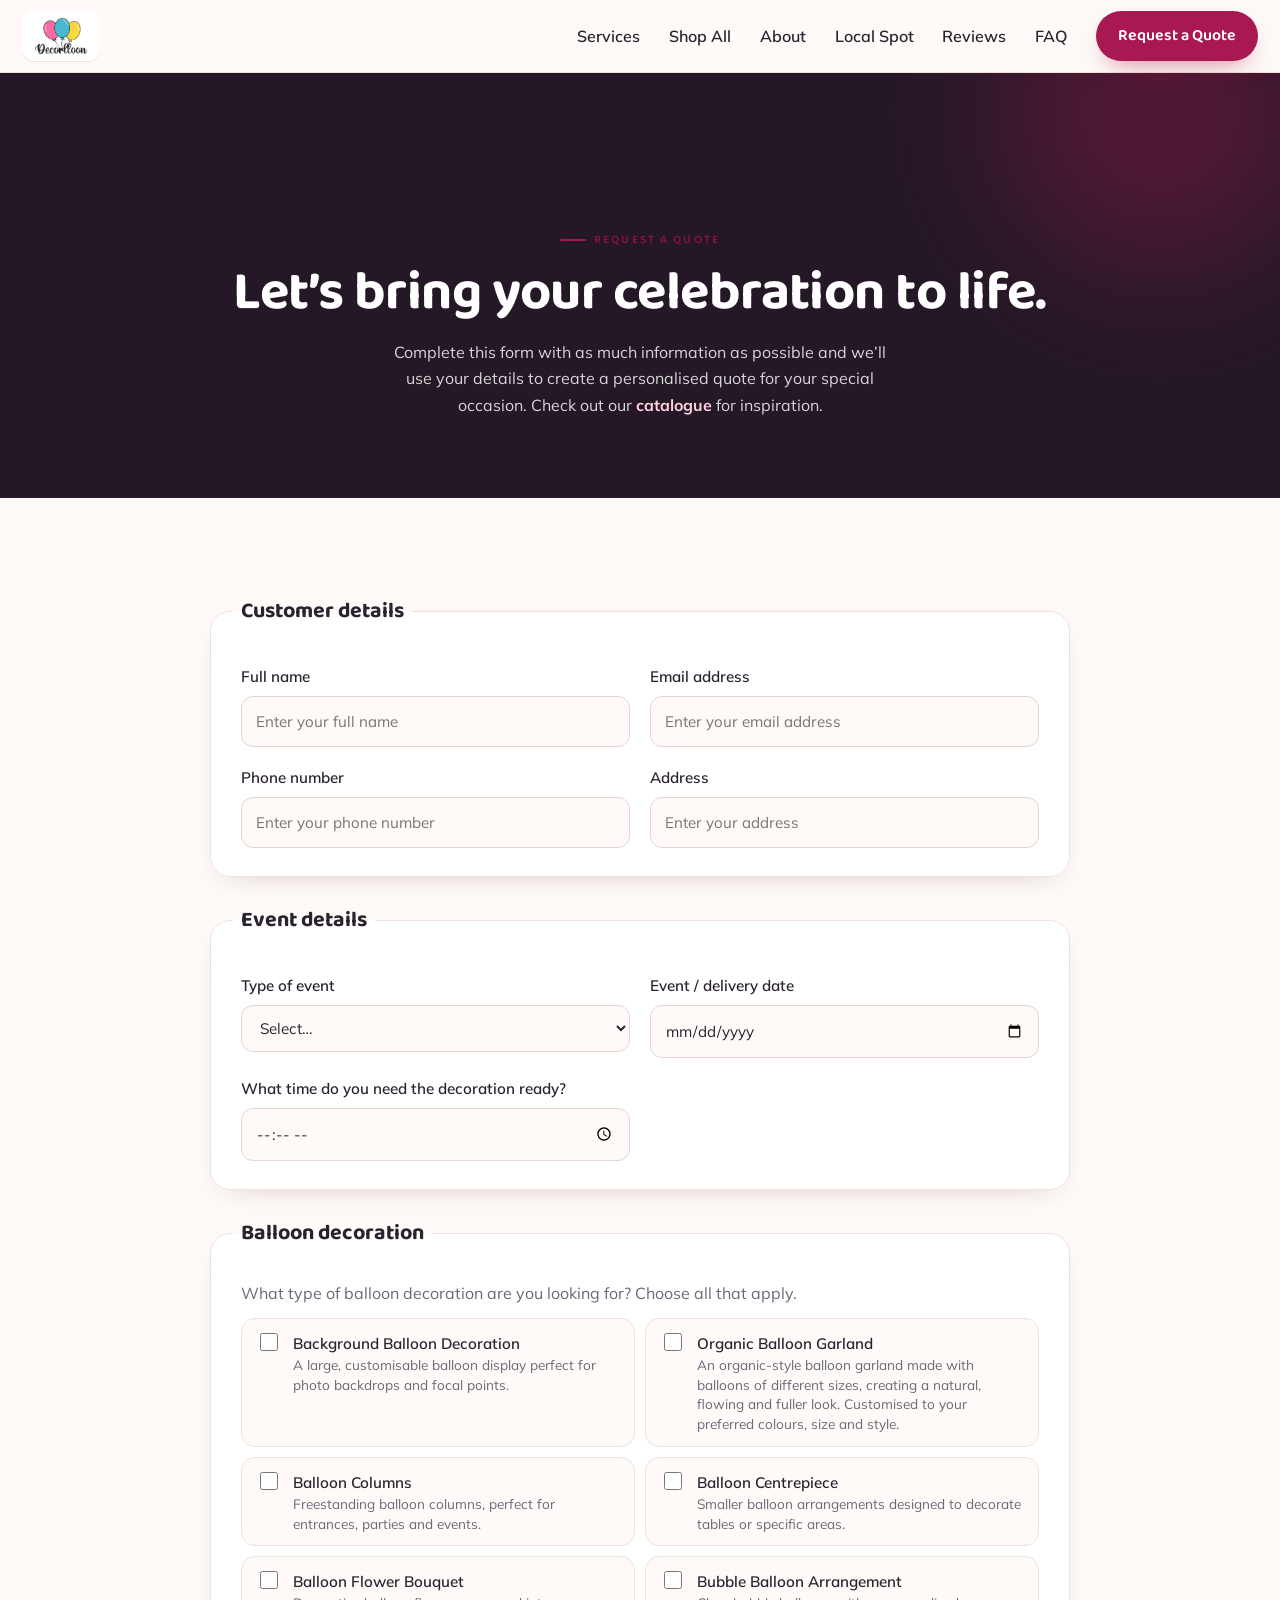
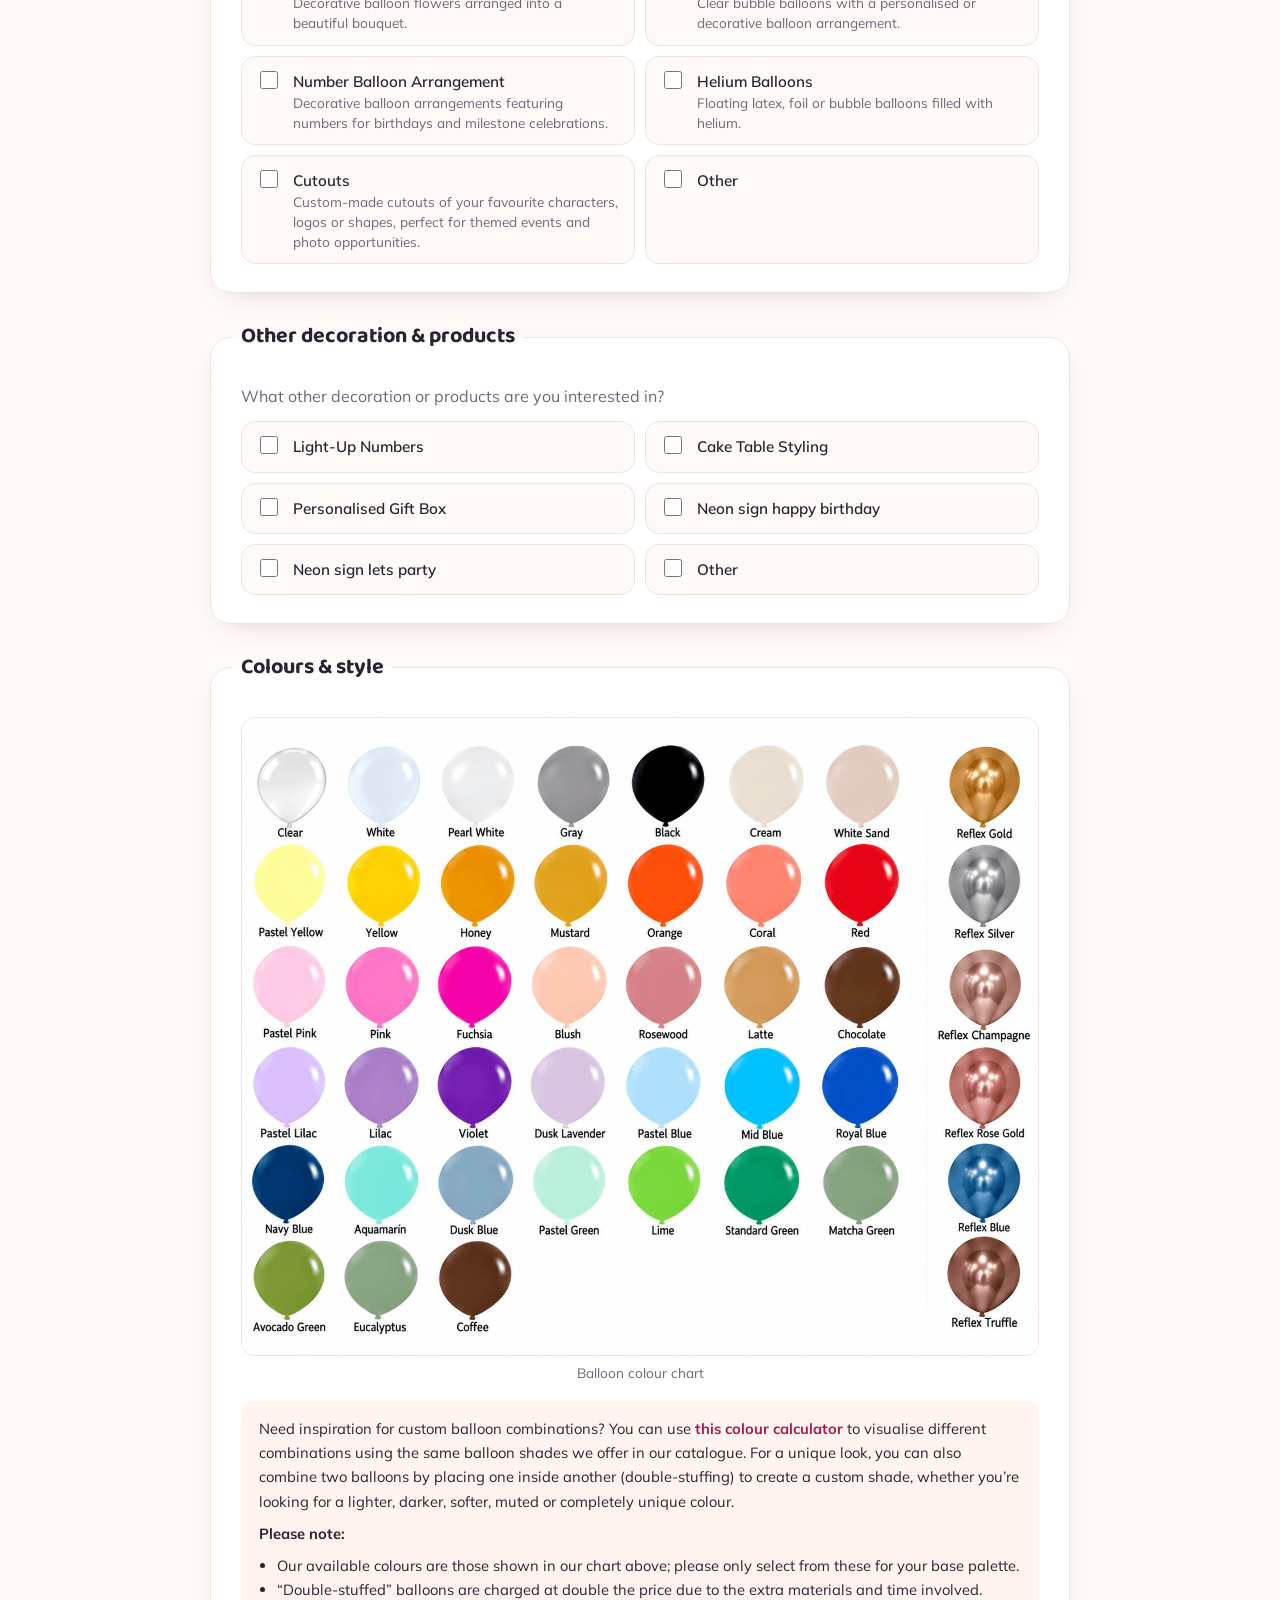
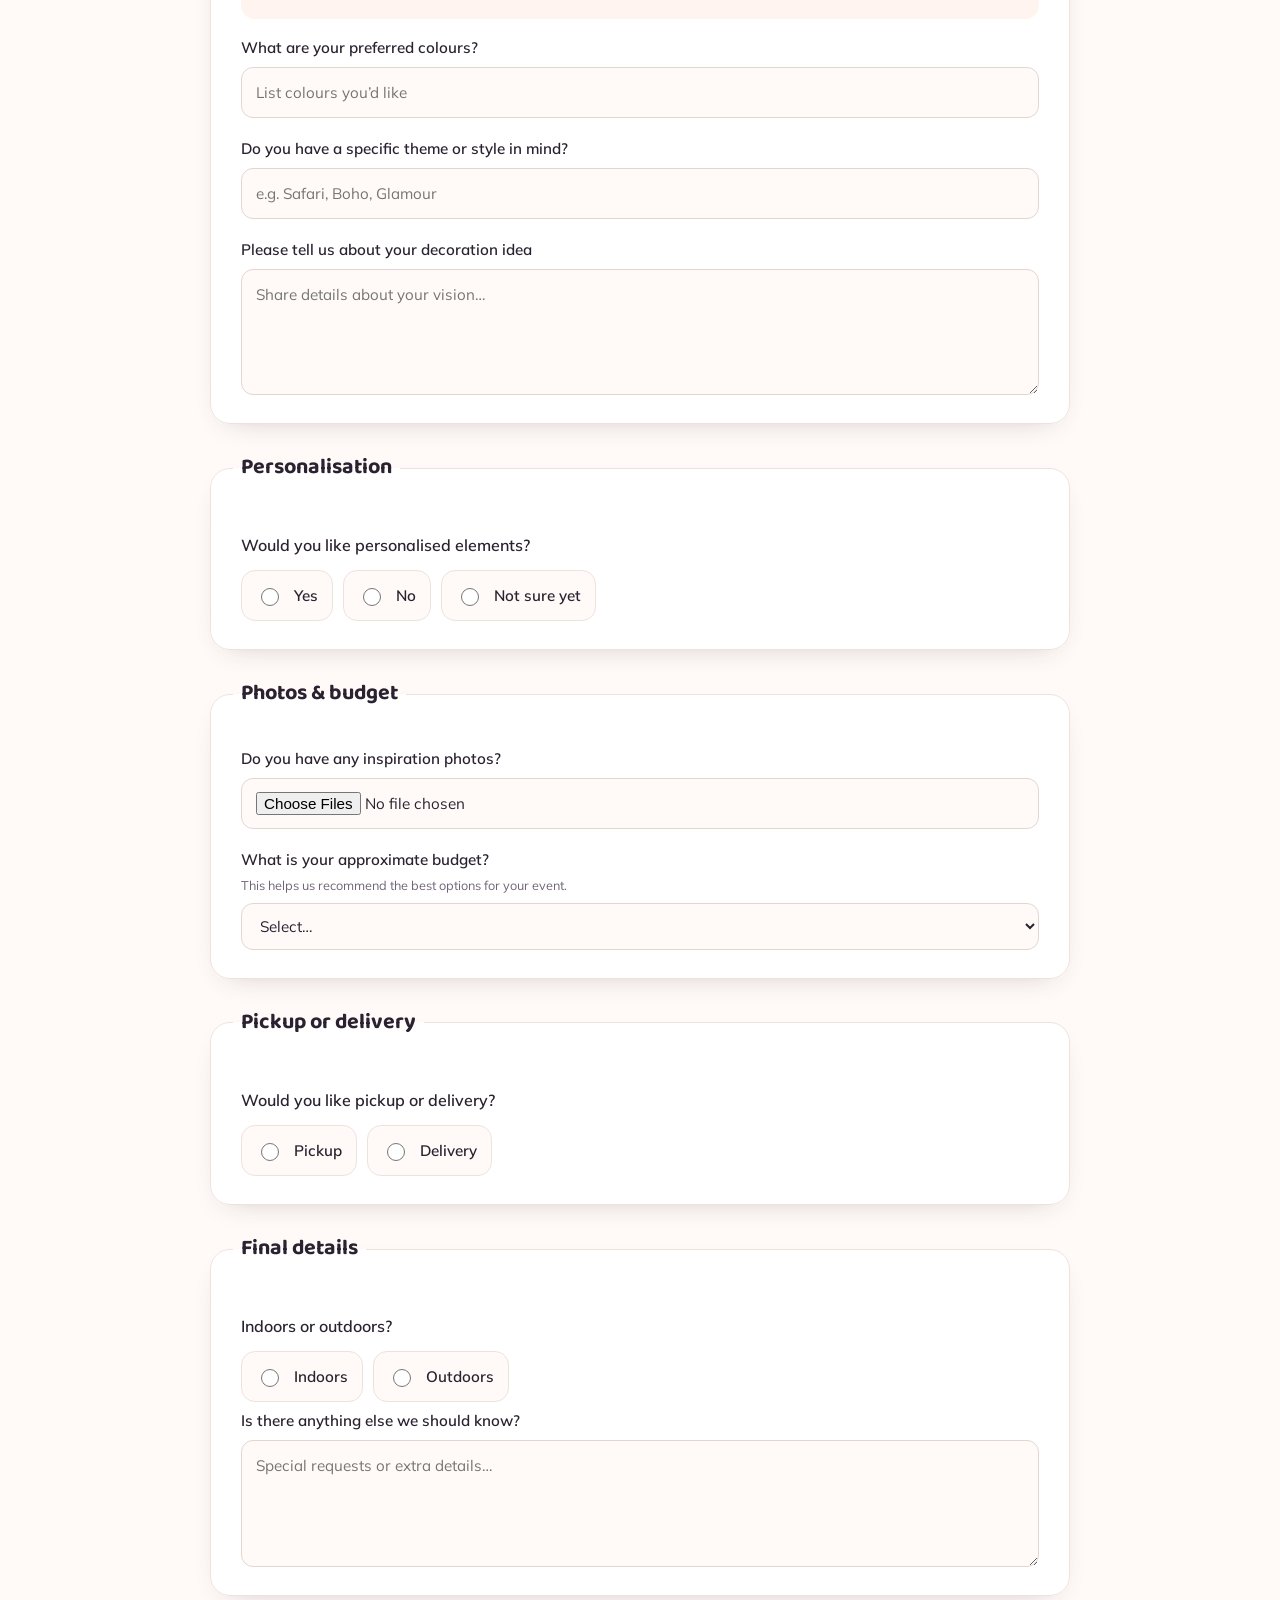
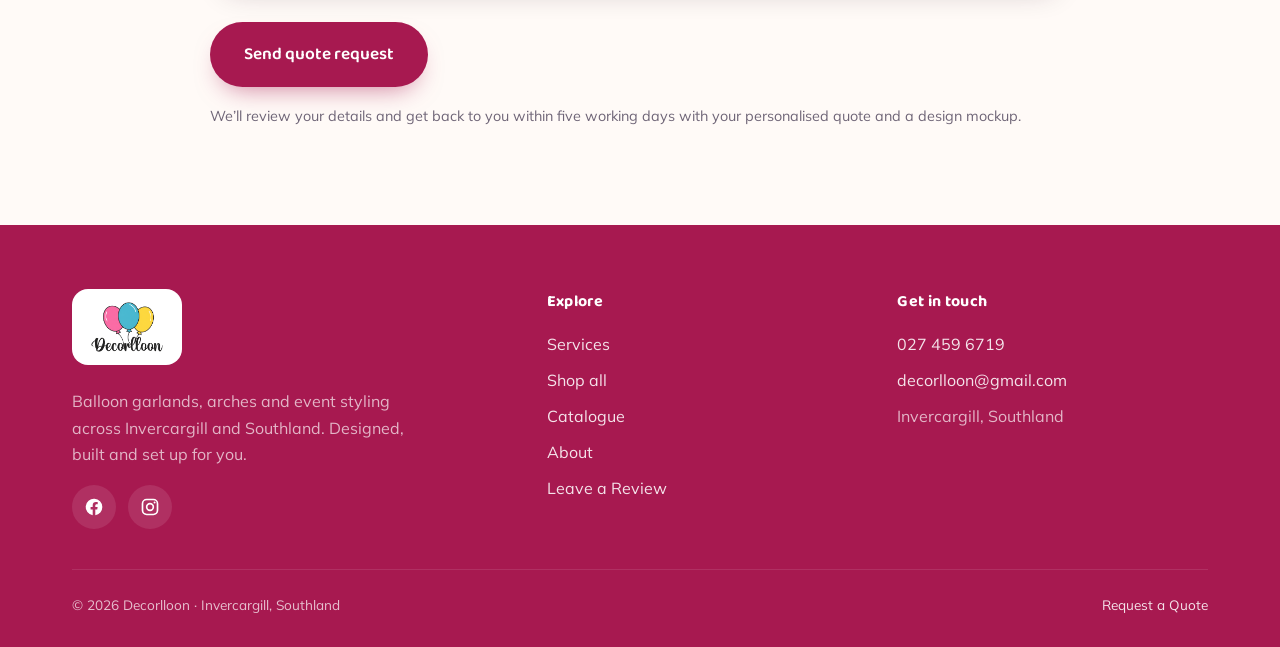
==== quote.html @ 0130dcfa "Reorganise to Yasna's mock-up, raspberry palette, built-in quote form Page order and sections follow" ====
<!DOCTYPE html>
<html lang="en-NZ">
<head>
<meta charset="UTF-8">
<meta name="viewport" content="width=device-width, initial-scale=1.0">
<title>Request a Quote | Decorlloon, Invercargill</title>
<meta name="description" content="Request a personalised balloon styling quote and design mockup from Decorlloon, Invercargill and Southland.">
<meta property="og:title" content="Decorlloon | Balloon Styling, Invercargill">
<meta property="og:description" content="Balloon garlands, arches and event styling across Invercargill and Southland. Designed, built and set up for you.">
<meta property="og:type" content="website">
<meta property="og:image" content="https://decorlloon-demo.vercel.app/images/decor-01.jpg">
<link rel="icon" href="favicon.svg" type="image/svg+xml">
<link rel="preconnect" href="https://fonts.googleapis.com">
<link rel="preconnect" href="https://fonts.gstatic.com" crossorigin>
<link href="https://fonts.googleapis.com/css2?family=Baloo+2:wght@500;600;700;800&family=Great+Vibes&family=Mulish:wght@400;500;600;700&display=swap" rel="stylesheet">
<link rel="stylesheet" href="styles.css">
</head>
<body class="quote-page">
<!-- Nav -->
<nav class="nav" id="nav">
  <a href="index.html" class="brand"><img class="brand-logo" src="images/logo.png" alt="Decorlloon" /></a>
  <div class="nav-links" id="navLinks">
    <a href="index.html#services">Services</a>
    <a href="index.html#shop">Shop All</a>
    <a href="index.html#about">About</a>
    <a href="index.html#local-spot">Local Spot</a>
    <a href="index.html#reviews">Reviews</a>
    <a href="index.html#faq">FAQ</a>
    <a href="quote.html" class="btn btn--primary nav-cta">Request a Quote</a>
  </div>
  <button class="nav-toggle" id="navToggle" aria-label="Menu"><span></span><span></span><span></span></button>
</nav>


<main>
<header class="page-hero quote-hero">
  <div class="wrap">
    <div class="eyebrow">Request a quote</div>
    <h1>Let’s bring your celebration to life.</h1>
    <p>Complete this form with as much information as possible and we’ll use your details to create a personalised quote for your special occasion. Check out our <a href="https://canva.link/decorlloon-catalogue" target="_blank" rel="noopener">catalogue</a> for inspiration.</p>
  </div>
</header>

<section class="section section--cream">
  <div class="wrap">
    <form class="qform" id="qform" action="https://formsubmit.co/decorlloon@gmail.com" method="POST" enctype="multipart/form-data" novalidate>
      <input type="hidden" name="_subject" value="New quote request from the Decorlloon website">
      <input type="hidden" name="_template" value="table">
      <input type="hidden" name="_captcha" value="false">
      <input type="hidden" name="_next" value="https://decorlloon-demo.vercel.app/thanks.html">
      <input type="text" name="_honey" class="hp" tabindex="-1" autocomplete="off" aria-hidden="true">

      <fieldset><legend>Customer details</legend>
        <div class="qgrid">
          <label>Full name<input name="Full name" autocomplete="name" placeholder="Enter your full name" required></label>
          <label>Email address<input type="email" name="email" autocomplete="email" placeholder="Enter your email address" required></label>
          <label>Phone number<input type="tel" name="Phone" autocomplete="tel" placeholder="Enter your phone number" required></label>
          <label>Address<input name="Address" autocomplete="street-address" placeholder="Enter your address" required></label>
        </div>
      </fieldset>

      <fieldset><legend>Event details</legend>
        <div class="qgrid">
          <label>Type of event<select name="Event type" id="eventType" required><option value="">Select…</option><option>Birthday</option><option>21st Birthday</option><option>Baby Shower</option><option>Christening</option><option>Wedding</option><option>Anniversary</option><option>Engagement</option><option>Corporate Event</option><option>Other</option></select></label>
          <label class="cond" data-show="eventOther">Please specify your event type<input name="Event type (other)" placeholder="e.g. Graduation, School Event…" required></label>
          <label>Event / delivery date<input type="date" name="Event date" required></label>
          <label>What time do you need the decoration ready?<input type="time" name="Ready by" required></label>
        </div>
      </fieldset>

      <fieldset><legend>Balloon decoration</legend>
        <p class="qhint">What type of balloon decoration are you looking for? Choose all that apply.</p>
        <div class="choices" id="decorChoices" data-required-group><label class="choice"><input type="checkbox" name="Decoration type[]" value="Background Balloon Decoration" data-decor="Background Balloon Decoration"><span><b>Background Balloon Decoration</b><small>A large, customisable balloon display perfect for photo backdrops and focal points.</small></span></label><label class="choice"><input type="checkbox" name="Decoration type[]" value="Organic Balloon Garland" data-decor="Organic Balloon Garland"><span><b>Organic Balloon Garland</b><small>An organic-style balloon garland made with balloons of different sizes, creating a natural, flowing and fuller look. Customised to your preferred colours, size and style.</small></span></label><label class="choice"><input type="checkbox" name="Decoration type[]" value="Balloon Columns" data-decor="Balloon Columns"><span><b>Balloon Columns</b><small>Freestanding balloon columns, perfect for entrances, parties and events.</small></span></label><label class="choice"><input type="checkbox" name="Decoration type[]" value="Balloon Centrepiece" data-decor="Balloon Centrepiece"><span><b>Balloon Centrepiece</b><small>Smaller balloon arrangements designed to decorate tables or specific areas.</small></span></label><label class="choice"><input type="checkbox" name="Decoration type[]" value="Balloon Flower Bouquet" data-decor="Balloon Flower Bouquet"><span><b>Balloon Flower Bouquet</b><small>Decorative balloon flowers arranged into a beautiful bouquet.</small></span></label><label class="choice"><input type="checkbox" name="Decoration type[]" value="Bubble Balloon Arrangement" data-decor="Bubble Balloon Arrangement"><span><b>Bubble Balloon Arrangement</b><small>Clear bubble balloons with a personalised or decorative balloon arrangement.</small></span></label><label class="choice"><input type="checkbox" name="Decoration type[]" value="Number Balloon Arrangement" data-decor="Number Balloon Arrangement"><span><b>Number Balloon Arrangement</b><small>Decorative balloon arrangements featuring numbers for birthdays and milestone celebrations.</small></span></label><label class="choice"><input type="checkbox" name="Decoration type[]" value="Helium Balloons" data-decor="Helium Balloons"><span><b>Helium Balloons</b><small>Floating latex, foil or bubble balloons filled with helium.</small></span></label><label class="choice"><input type="checkbox" name="Decoration type[]" value="Cutouts" data-decor="Cutouts"><span><b>Cutouts</b><small>Custom-made cutouts of your favourite characters, logos or shapes, perfect for themed events and photo opportunities.</small></span></label><label class="choice"><input type="checkbox" name="Decoration type[]" value="Other" data-decor="Other"><span><b>Other</b></span></label></div>
        <p class="qerr" id="decorErr" hidden>Choose at least one type of decoration.</p>
        <div class="cond" data-show="cutouts">
          <p class="qq">Do you already have an image or reference for your cutout?</p>
          <div class="choices row"><label class="choice inline"><input type="radio" name="Cutout reference" value="Yes, I have an image or reference" required><span><b>Yes, I have an image or reference</b></span></label><label class="choice inline"><input type="radio" name="Cutout reference" value="No, I need help finding one"><span><b>No, I need help finding one</b></span></label></div>
          <div class="cond qgrid" data-show="cutoutYes">
            <label class="full">Please upload the image or reference in the highest quality available.<input type="file" name="attachment" accept="image/*,.pdf" required></label>
            <label class="full">Where did you find this image or reference?<input name="Cutout reference source" placeholder="Website, social media page, link or any other source" required></label>
          </div>
          <div class="cond qgrid" data-show="cutoutNo">
            <label class="full">What type of cutout are you looking for?<input name="Cutout type" placeholder="e.g. animal, cartoon character, person…" required></label>
            <label class="full">Please describe what you are looking for<textarea name="Cutout description" rows="3" placeholder="Describe the design, pose or style…" required></textarea></label>
          </div>
        </div>
        <div class="cond qgrid" data-show="decorOther">
          <label class="full">Please describe your decoration idea<input name="Decoration idea (other)" placeholder="Please describe your decoration idea" required></label>
          <label class="full">Add a photo or reference (optional)<input type="file" name="attachment" accept="image/*,.pdf"></label>
        </div>
      </fieldset>

      <fieldset><legend>Other decoration &amp; products</legend>
        <p class="qhint">What other decoration or products are you interested in?</p>
        <div class="choices"><label class="choice"><input type="checkbox" name="Other products[]" value="Light-Up Numbers" data-other="Light-Up Numbers"><span><b>Light-Up Numbers</b></span></label><label class="choice"><input type="checkbox" name="Other products[]" value="Cake Table Styling" data-other="Cake Table Styling"><span><b>Cake Table Styling</b></span></label><label class="choice"><input type="checkbox" name="Other products[]" value="Personalised Gift Box" data-other="Personalised Gift Box"><span><b>Personalised Gift Box</b></span></label><label class="choice"><input type="checkbox" name="Other products[]" value="Neon sign happy birthday" data-other="Neon sign happy birthday"><span><b>Neon sign happy birthday</b></span></label><label class="choice"><input type="checkbox" name="Other products[]" value="Neon sign lets party" data-other="Neon sign lets party"><span><b>Neon sign lets party</b></span></label><label class="choice"><input type="checkbox" name="Other products[]" value="Other" data-other="Other"><span><b>Other</b></span></label></div>
        <div class="cond qgrid" data-show="productsOther"><label class="full">Please describe your request<input name="Other products (describe)" placeholder="Type here…" required></label></div>
      </fieldset>

      <fieldset><legend>Colours &amp; style</legend>
        <figure class="chart"><a href="images/colour-chart.jpg" target="_blank" rel="noopener"><img src="images/colour-chart.jpg" alt="Decorlloon balloon colour chart" loading="lazy"></a><figcaption>Balloon colour chart</figcaption></figure>
        <div class="qnote">
          <p>Need inspiration for custom balloon combinations? You can use <a href="https://www.sempertexeurope.com/en_GB/inspiration#calculator" target="_blank" rel="noopener">this colour calculator</a> to visualise different combinations using the same balloon shades we offer in our catalogue. For a unique look, you can also combine two balloons by placing one inside another (double-stuffing) to create a custom shade, whether you’re looking for a lighter, darker, softer, muted or completely unique colour.</p>
          <p><b>Please note:</b></p>
          <ul><li>Our available colours are those shown in our chart above; please only select from these for your base palette.</li><li>“Double-stuffed” balloons are charged at double the price due to the extra materials and time involved.</li></ul>
        </div>
        <div class="qgrid">
          <label class="full">What are your preferred colours?<input name="Preferred colours" placeholder="List colours you’d like" required></label>
          <label class="full">Do you have a specific theme or style in mind?<input name="Theme or style" placeholder="e.g. Safari, Boho, Glamour"></label>
          <label class="full">Please tell us about your decoration idea<textarea name="Decoration idea" id="ideaField" rows="4" placeholder="Share details about your vision…"></textarea></label>
        </div>
      </fieldset>

      <fieldset><legend>Personalisation</legend>
        <p class="qq">Would you like personalised elements?</p>
        <div class="choices row"><label class="choice inline"><input type="radio" name="Personalised elements" value="Yes" required><span><b>Yes</b></span></label><label class="choice inline"><input type="radio" name="Personalised elements" value="No"><span><b>No</b></span></label><label class="choice inline"><input type="radio" name="Personalised elements" value="Not sure yet"><span><b>Not sure yet</b></span></label></div>
        <div class="cond qgrid" data-show="personalYes"><label class="full">Please provide the name, age or wording you would like included<input name="Personalised wording" placeholder="Enter text here" required></label></div>
      </fieldset>

      <fieldset><legend>Photos &amp; budget</legend>
        <div class="qgrid">
          <label class="full">Do you have any inspiration photos?<input type="file" name="attachment" accept="image/*" multiple></label>
          <label class="full">What is your approximate budget?<small>This helps us recommend the best options for your event.</small><select name="Budget" required><option value="">Select…</option><option>Under $100</option><option>$100–$200</option><option>$200–$400</option><option>$400+</option><option>Not sure yet</option></select></label>
        </div>
      </fieldset>

      <fieldset><legend>Pickup or delivery</legend>
        <p class="qq">Would you like pickup or delivery?</p>
        <div class="choices row"><label class="choice inline"><input type="radio" name="Pickup or delivery" value="Pickup" required><span><b>Pickup</b></span></label><label class="choice inline"><input type="radio" name="Pickup or delivery" value="Delivery"><span><b>Delivery</b></span></label></div>
        <div class="cond qgrid" data-show="delivery">
          <label class="full">Delivery address<input name="Delivery address" placeholder="Enter delivery address" required></label>
          <label>Where will the decoration be set up?<select name="Setup location"><option value="">Select…</option><option>Private home</option><option>Event venue</option><option>Business / corporate venue</option><option>Other</option></select></label>
          <label>Earliest arrival time?<input type="time" name="Earliest arrival time" required></label>
        </div>
      </fieldset>

      <fieldset><legend>Final details</legend>
        <p class="qq">Indoors or outdoors?</p>
        <div class="choices row"><label class="choice inline"><input type="radio" name="Indoors or outdoors" value="Indoors" required><span><b>Indoors</b></span></label><label class="choice inline"><input type="radio" name="Indoors or outdoors" value="Outdoors"><span><b>Outdoors</b></span></label></div>
        <div class="qgrid"><label class="full">Is there anything else we should know?<textarea name="Anything else" rows="4" placeholder="Special requests or extra details…"></textarea></label></div>
      </fieldset>

      <p class="qerr" id="formErr" hidden>Please fill in the highlighted questions.</p>
      <p class="qerr" id="sizeErr" hidden>Your photos add up to more than 10 MB. Please send smaller images.</p>
      <button class="btn btn--primary btn--lg" type="submit" id="qsubmit">Send quote request</button>
      <p class="qsmall">We’ll review your details and get back to you within five working days with your personalised quote and a design mockup.</p>
    </form>
  </div>
</section>
</main>

<!-- Footer -->
<footer class="footer">
  <div class="wrap">
    <div class="footer-top">
      <div>
        <div class="footer-logo-chip"><img src="images/logo.png" alt="Decorlloon, creating art with balloons" /></div>
        <p style="color:rgba(255,255,255,.68);max-width:34ch">Balloon garlands, arches and event styling across Invercargill and Southland. Designed, built and set up for you.</p>
        <div class="socials footer-socials">
          <a class="social-ic" href="https://www.facebook.com/Decorlloon/" target="_blank" rel="noopener" aria-label="Decorlloon on Facebook">
            <svg viewBox="0 0 24 24" fill="currentColor" aria-hidden="true"><path d="M22 12a10 10 0 1 0-11.56 9.88v-6.99H7.9V12h2.54V9.8c0-2.5 1.49-3.89 3.77-3.89 1.09 0 2.24.2 2.24.2v2.46h-1.26c-1.24 0-1.63.77-1.63 1.56V12h2.78l-.44 2.89h-2.34v6.99A10 10 0 0 0 22 12Z"/></svg>
          </a>
          <a class="social-ic" href="https://www.instagram.com/decorlloon/" target="_blank" rel="noopener" aria-label="Decorlloon on Instagram">
            <svg viewBox="0 0 24 24" fill="none" stroke="currentColor" stroke-width="2" stroke-linecap="round" stroke-linejoin="round" aria-hidden="true"><rect x="3" y="3" width="18" height="18" rx="5"/><circle cx="12" cy="12" r="4"/><circle cx="17.5" cy="6.5" r="1.2" fill="currentColor" stroke="none"/></svg>
          </a>
        </div>
      </div>
      <div>
        <h5>Explore</h5>
        <ul>
          <li><a href="index.html#services">Services</a></li>
          <li><a href="index.html#shop">Shop all</a></li>
          <li><a href="index.html#catalogue">Catalogue</a></li>
          <li><a href="index.html#about">About</a></li>
          <li><a href="https://www.google.com/search?q=Decorlloon+Invercargill" target="_blank" rel="noopener">Leave a Review</a></li>
        </ul>
      </div>
      <div>
        <h5>Get in touch</h5>
        <ul>
          <li><a href="tel:+64274596719">027 459 6719</a></li>
          <li><a href="mailto:decorlloon@gmail.com">decorlloon@gmail.com</a></li>
          <li><span style="color:rgba(255,255,255,.68)">Invercargill, Southland</span></li>
        </ul>
      </div>
    </div>
    <div class="footer-bottom">
      <span>© <span id="yr"></span> Decorlloon · Invercargill, Southland</span>
      <span><a href="quote.html">Request a Quote</a></span>
    </div>
  </div>
</footer>


<script>
  // Nav
  const nav=document.getElementById('nav');nav.classList.add('scrolled');
  const toggle=document.getElementById('navToggle'),links=document.getElementById('navLinks');
  toggle.addEventListener('click',()=>links.classList.toggle('open'));
  document.getElementById('yr').textContent=new Date().getFullYear();
  document.getElementById('intro')?.remove();

  // A product picked in Shop all arrives as ?product=
  const product=new URLSearchParams(location.search).get('product');
  if(product){const f=document.getElementById('ideaField');f.value='I’m interested in: '+product+'\n';}

  // Show follow-up questions only when they apply. Hidden fields are disabled,
  // so they are neither required nor sent.
  const form=document.getElementById('qform');
  const val=n=>(form.querySelector(`[name="${n}"]:checked`)||{}).value;
  const has=(attr,v)=>!!form.querySelector(`[data-${attr}="${v}"]:checked`);
  const rules={
    eventOther:()=>document.getElementById('eventType').value==='Other',
    cutouts:()=>has('decor','Cutouts'),
    cutoutYes:()=>has('decor','Cutouts')&&val('Cutout reference')==='Yes, I have an image or reference',
    cutoutNo:()=>has('decor','Cutouts')&&val('Cutout reference')==='No, I need help finding one',
    decorOther:()=>has('decor','Other'),
    productsOther:()=>has('other','Other'),
    personalYes:()=>val('Personalised elements')==='Yes',
    delivery:()=>val('Pickup or delivery')==='Delivery',
  };
  function sync(){
    form.querySelectorAll('.cond').forEach(el=>{
      const on=rules[el.dataset.show]();el.hidden=!on;
      el.querySelectorAll(':scope > input, :scope > select, :scope > textarea, :scope > label input, :scope > label select, :scope > label textarea, :scope > .choices input').forEach(i=>i.disabled=!on);
    });
    // nested groups: a hidden parent disables everything inside it
    form.querySelectorAll('.cond[hidden] input, .cond[hidden] select, .cond[hidden] textarea').forEach(i=>i.disabled=true);
  }
  form.addEventListener('change',sync);sync();

  form.addEventListener('submit',e=>{
    sync();
    let ok=form.checkValidity();
    const decorOk=!!form.querySelector('[data-decor]:checked');
    document.getElementById('decorErr').hidden=decorOk; if(!decorOk) ok=false;
    let bytes=0; form.querySelectorAll('input[type=file]:not(:disabled)').forEach(i=>[...i.files].forEach(f=>bytes+=f.size));
    const sizeOk=bytes<=10*1024*1024; document.getElementById('sizeErr').hidden=sizeOk; if(!sizeOk) ok=false;
    form.classList.add('tried');
    document.getElementById('formErr').hidden=ok;
    if(!ok){e.preventDefault();const bad=form.querySelector(':invalid')||document.getElementById(decorOk?'sizeErr':'decorErr');bad?.scrollIntoView({behavior:'smooth',block:'center'});bad?.focus?.({preventScroll:true});return;}
    const b=document.getElementById('qsubmit');b.disabled=true;b.textContent='Sending…';
  });
</script>
</body>
</html>
---- styles.css ----
/* ============================================================
   Decorlloon — Balloon styling, Invercargill
   Archetype: Fresh · Fonts: Baloo 2 + Mulish
   ============================================================ */

:root{
  --plum:#241826;          /* dark anchor */
  --plum-2:#2f2033;
  --ink:#2a2230;           /* body text on light */
  --muted:#6f6577;         /* secondary text */
  --bone:#fff4ef;          /* warm band */
  --cream:#fffaf7;         /* lightest band */
  --white:#ffffff;
  --line:#efe2dc;          /* hairlines */
  --accent:#a71950;        /* deep raspberry, from Yasna's mock-up (1 Oct 2026) */
  --accent-deep:#87123f;
  --accent-soft:#f6dde6;
  --gold:#ffb84d;          /* small confetti pop (decorative only) */
  --radius:20px;
  --radius-sm:14px;
  --shadow:0 18px 44px -22px rgba(48,20,40,.38);
  --shadow-soft:0 10px 30px -18px rgba(48,20,40,.30);
  --maxw:1180px;
  --ease:cubic-bezier(.22,.61,.36,1);
}

*{box-sizing:border-box}
html{scroll-behavior:smooth}
body{
  margin:0;
  font-family:"Mulish",system-ui,-apple-system,Segoe UI,Roboto,sans-serif;
  color:var(--ink);
  background:var(--cream);
  line-height:1.65;
  -webkit-font-smoothing:antialiased;
  overflow-x:hidden;
}
img{max-width:100%;display:block;image-orientation:from-image}
a{color:inherit;text-decoration:none}

h1,h2,h3,h4,.display{
  font-family:"Baloo 2",system-ui,sans-serif;
  font-weight:700;
  line-height:1.08;
  letter-spacing:-.01em;
  color:var(--plum);
  margin:0;
}
p{margin:0 0 1rem}

.wrap{max-width:var(--maxw);margin:0 auto;padding:0 22px}
.eyebrow{
  font-family:"Baloo 2",sans-serif;
  font-weight:600;
  text-transform:uppercase;
  letter-spacing:.18em;
  font-size:.74rem;
  color:var(--accent-deep);
  display:inline-flex;align-items:center;gap:.5rem;
  margin-bottom:.9rem;
}
.eyebrow::before{content:"";width:26px;height:2px;background:var(--accent);border-radius:2px}

.section{padding:96px 0}
.section--bone{background:var(--bone)}
.section--cream{background:var(--cream)}
.section--white{background:var(--white)}
.section-head{max-width:640px;margin-bottom:52px}
.section-head h2{font-size:clamp(2rem,4vw,2.9rem)}
.section-head p{color:var(--muted);font-size:1.06rem;margin-top:.6rem}

/* ---------- Buttons ---------- */
.btn{
  display:inline-flex;align-items:center;justify-content:center;gap:.55rem;
  font-family:"Baloo 2",sans-serif;font-weight:600;
  padding:.92rem 1.6rem;border-radius:999px;
  font-size:1rem;cursor:pointer;border:2px solid transparent;
  transition:transform .25s var(--ease),box-shadow .25s var(--ease),background .25s var(--ease),color .25s var(--ease);
  white-space:nowrap;
}
.btn--primary{background:var(--accent);color:#fff;box-shadow:0 12px 26px -12px rgba(167,25,80,.6)}
.btn--primary:hover{background:var(--accent-deep);transform:translateY(-3px);box-shadow:0 18px 34px -12px rgba(167,25,80,.65)}
.btn--ghost{background:rgba(255,255,255,.12);color:#fff;border-color:rgba(255,255,255,.55);backdrop-filter:blur(4px)}
.btn--ghost:hover{background:#fff;color:var(--plum);transform:translateY(-3px)}
.btn--dark{background:var(--plum);color:#fff}
.btn--dark:hover{background:var(--plum-2);transform:translateY(-3px)}
.btn--outline{background:transparent;color:var(--plum);border-color:var(--line)}
.btn--outline:hover{border-color:var(--accent);color:var(--accent-deep);transform:translateY(-3px)}
.btn--lg{padding:1.05rem 2rem;font-size:1.08rem}

/* ---------- Nav ---------- */
.nav{
  position:fixed;top:0;left:0;right:0;z-index:50;
  display:flex;align-items:center;justify-content:space-between;
  padding:16px 22px;transition:background .3s var(--ease),box-shadow .3s var(--ease),padding .3s var(--ease);
}
.nav.scrolled{background:rgba(255,250,247,.92);backdrop-filter:blur(12px);box-shadow:0 1px 0 var(--line);padding:11px 22px}
.brand{display:flex;align-items:center;gap:.6rem;font-family:"Baloo 2",sans-serif;font-weight:700;font-size:1.35rem;color:#fff;transition:color .3s}
.nav.scrolled .brand{color:var(--plum)}
.brand .dot{width:14px;height:18px;border-radius:50% 50% 50% 50%/60% 60% 40% 40%;background:var(--accent);position:relative;display:inline-block;box-shadow:0 0 0 3px rgba(167,25,80,.18)}
.brand .dot::after{content:"";position:absolute;bottom:-6px;left:50%;width:1px;height:6px;background:var(--accent);transform:translateX(-50%)}
.nav-links{display:flex;align-items:center;gap:1.8rem}
.nav-links a{font-weight:600;font-size:.95rem;color:rgba(255,255,255,.9);transition:color .25s}
.nav.scrolled .nav-links a{color:var(--ink)}
.nav-links a:hover{color:var(--accent)}
.nav-cta{font-family:"Baloo 2",sans-serif}
.nav-links .btn{padding:.6rem 1.25rem}
.nav-toggle{display:none;background:none;border:0;cursor:pointer;flex-direction:column;gap:5px}
.nav-toggle span{width:26px;height:2px;background:#fff;border-radius:2px;transition:.3s}
.nav.scrolled .nav-toggle span{background:var(--plum)}

@media(max-width:860px){
  .nav-links{
    position:fixed;inset:0 0 0 auto;width:min(78vw,320px);
    background:var(--white);flex-direction:column;justify-content:center;gap:1.6rem;
    transform:translateX(100%);transition:transform .38s var(--ease);box-shadow:var(--shadow);padding:2rem;
  }
  .nav-links.open{transform:translateX(0)}
  .nav-links a,.nav.scrolled .nav-links a{color:var(--ink);font-size:1.15rem}
  .nav-toggle{display:flex}
}

/* ---------- Hero ---------- */
.hero{position:relative;min-height:100svh;display:flex;align-items:center;background:var(--plum);overflow:hidden}
.hero-slides{position:absolute;inset:0}
.hero-slide{position:absolute;inset:0;opacity:0;transition:opacity 1.4s ease;background-size:cover;background-position:center;filter:saturate(1.06) contrast(1.02)}
.hero-slide.active{opacity:1}
.hero::after{content:"";position:absolute;inset:0;background:linear-gradient(115deg,rgba(36,24,38,.82) 0%,rgba(36,24,38,.55) 48%,rgba(36,24,38,.35) 100%)}
.hero-inner{position:relative;z-index:3;padding:120px 22px 70px}
.hero h1{color:#fff;font-size:clamp(2.5rem,6.2vw,4.4rem);max-width:15ch}
.hero .eyebrow{color:#ffd0dd}
.hero .eyebrow::before{background:#ff89a9}
.hero-sub{color:rgba(255,255,255,.9);font-size:1.16rem;max-width:52ch;margin:1.3rem 0 2rem}
.hero-cta{display:flex;gap:.9rem;flex-wrap:wrap}
.hero-scroll{position:absolute;bottom:26px;left:50%;transform:translateX(-50%);z-index:3;color:rgba(255,255,255,.7);font-size:.8rem;letter-spacing:.16em;text-transform:uppercase;display:flex;flex-direction:column;align-items:center;gap:.5rem}
.hero-scroll .line{width:1px;height:34px;background:rgba(255,255,255,.5);animation:scrollpulse 1.8s var(--ease) infinite}
@keyframes scrollpulse{0%,100%{transform:scaleY(.4);opacity:.4}50%{transform:scaleY(1);opacity:1}}

/* ---------- Trust strip ---------- */
.trust{background:var(--plum-2);padding:0}
.trust-grid{display:grid;grid-template-columns:repeat(3,1fr)}
.trust-item{display:flex;gap:1rem;align-items:flex-start;padding:34px 30px;border-right:1px solid rgba(255,255,255,.08)}
.trust-item:last-child{border-right:0}
.trust-item .ic{flex:0 0 auto;width:46px;height:46px;border-radius:14px;background:rgba(167,25,80,.16);display:grid;place-items:center;color:#ff89a9}
.trust-item h4{color:#fff;font-size:1.08rem;margin-bottom:.15rem}
.trust-item p{color:rgba(255,255,255,.68);font-size:.92rem;margin:0}
@media(max-width:760px){.trust-grid{grid-template-columns:1fr}.trust-item{border-right:0;border-bottom:1px solid rgba(255,255,255,.08)}}

/* ---------- Services ---------- */
.cards{display:grid;grid-template-columns:repeat(3,1fr);gap:24px}
.card{
  background:var(--white);border:1px solid var(--line);border-radius:var(--radius);
  padding:32px 28px;transition:transform .3s var(--ease),box-shadow .3s var(--ease),border-color .3s;
  position:relative;overflow:hidden;
}
.card::before{content:"";position:absolute;left:0;top:0;height:100%;width:4px;background:var(--accent);transform:scaleY(0);transform-origin:top;transition:transform .3s var(--ease)}
.card:hover{transform:translateY(-6px);box-shadow:var(--shadow);border-color:transparent}
.card:hover::before{transform:scaleY(1)}
.card .ic{width:54px;height:54px;border-radius:16px;background:var(--accent-soft);color:var(--accent-deep);display:grid;place-items:center;margin-bottom:18px}
.card h3{font-size:1.28rem;margin-bottom:.5rem}
.card p{color:var(--muted);font-size:.97rem;margin:0}
@media(max-width:900px){.cards{grid-template-columns:1fr 1fr}}
@media(max-width:600px){.cards{grid-template-columns:1fr}}

/* ---------- About ---------- */
.about{display:grid;grid-template-columns:1fr 1fr;gap:56px;align-items:center}
.about-media{position:relative}
.about-media img{width:100%;aspect-ratio:4/3;object-fit:cover;border-radius:var(--radius);box-shadow:var(--shadow);filter:saturate(1.05)}
.about-tag{position:absolute;left:-14px;bottom:-14px;background:var(--accent);color:#fff;font-family:"Baloo 2",sans-serif;font-weight:600;padding:.7rem 1.15rem;border-radius:14px;box-shadow:var(--shadow-soft);font-size:.95rem}
.checklist{list-style:none;padding:0;margin:1.4rem 0 1.8rem;display:grid;gap:.85rem}
.checklist li{display:flex;gap:.75rem;align-items:flex-start;font-weight:600;color:var(--ink)}
.checklist .tick{flex:0 0 auto;width:26px;height:26px;border-radius:50%;background:var(--accent-soft);color:var(--accent-deep);display:grid;place-items:center;font-size:.8rem}
@media(max-width:860px){.about{grid-template-columns:1fr;gap:40px}.about-media{order:-1}}

/* ---------- Crew ---------- */
.badge{display:inline-block;background:var(--accent-soft);color:var(--accent-deep);font-family:"Baloo 2",sans-serif;font-weight:600;font-size:.78rem;letter-spacing:.04em;padding:.35rem .85rem;border-radius:999px;margin-bottom:1rem}
.crew{display:grid;grid-template-columns:repeat(3,1fr);gap:24px}
.crew-card{background:var(--white);border:1px solid var(--line);border-radius:var(--radius);padding:34px 26px;text-align:center;transition:transform .3s var(--ease),box-shadow .3s var(--ease)}
.crew-card:hover{transform:translateY(-6px);box-shadow:var(--shadow)}
.avatar{width:80px;height:80px;border-radius:50%;margin:0 auto 16px;display:grid;place-items:center;background:var(--plum);color:#fff;font-family:"Baloo 2",sans-serif;font-weight:700;font-size:1.5rem;box-shadow:0 0 0 4px var(--cream),0 0 0 6px var(--accent)}
.crew-card h3{font-size:1.18rem}
.crew-card .role-sub{color:var(--accent-deep);font-weight:700;font-size:.86rem;letter-spacing:.03em;margin:.1rem 0 .7rem;font-family:"Baloo 2",sans-serif}
.crew-card p{color:var(--muted);font-size:.93rem;margin:0}
@media(max-width:800px){.crew{grid-template-columns:1fr}}

/* ---------- Gallery (masonry, natural aspect) ---------- */
.gallery{column-count:3;column-gap:18px}
.gallery img{width:100%;height:auto;display:block;border-radius:var(--radius-sm);margin-bottom:18px;break-inside:avoid;filter:saturate(1.05) contrast(1.02);transition:transform .35s var(--ease)}
.gallery img:hover{transform:scale(1.02)}
@media(max-width:820px){.gallery{column-count:2}}
@media(max-width:520px){.gallery{column-count:1}}

/* ---------- Reviews ---------- */
.reviews{display:grid;grid-template-columns:repeat(3,1fr);gap:24px}
.review-card{background:var(--white);border:1px solid var(--line);border-radius:var(--radius);padding:30px 28px;display:flex;flex-direction:column;gap:.9rem}
.stars{color:var(--gold);letter-spacing:2px;font-size:1.05rem}
.review-card p{font-style:italic;color:var(--ink);margin:0;font-size:1rem}
.review-who{display:flex;align-items:center;gap:.7rem;margin-top:auto}
.review-who .ra{width:40px;height:40px;border-radius:50%;background:var(--accent-soft);color:var(--accent-deep);display:grid;place-items:center;font-family:"Baloo 2",sans-serif;font-weight:700}
.review-who b{display:block;font-family:"Baloo 2",sans-serif;color:var(--plum)}
.review-who span{font-size:.85rem;color:var(--muted)}
@media(max-width:900px){.reviews{grid-template-columns:1fr}}

/* ---------- Review funnel banner ---------- */
.funnel{background:var(--plum);color:#fff;text-align:center;position:relative;overflow:hidden}
.funnel::before,.funnel::after{content:"";position:absolute;border-radius:50%;filter:blur(50px);opacity:.4}
.funnel::before{width:280px;height:280px;background:var(--accent);left:-60px;top:-90px}
.funnel::after{width:260px;height:260px;background:var(--gold);right:-60px;bottom:-100px;opacity:.28}
.funnel .wrap{position:relative;z-index:2}
.funnel h2{color:#fff;font-size:clamp(1.8rem,4vw,2.6rem);max-width:20ch;margin:0 auto}
.funnel .big-stars{font-size:2rem;color:var(--gold);letter-spacing:4px;margin:1rem 0 1.4rem}
.funnel p{color:rgba(255,255,255,.82);max-width:46ch;margin:0 auto 1.8rem}

/* ---------- Contact ---------- */
.contact-grid{display:grid;grid-template-columns:1.05fr .95fr;gap:48px;align-items:center}
.contact-media img{width:100%;aspect-ratio:4/3;object-fit:cover;border-radius:var(--radius);box-shadow:var(--shadow);filter:saturate(1.06)}
.contact-info h2{font-size:clamp(2rem,4vw,2.8rem)}
.contact-list{list-style:none;padding:0;margin:1.6rem 0 2rem;display:grid;gap:1.1rem}
.contact-list li{display:flex;gap:1rem;align-items:center}
.contact-list .ic{flex:0 0 auto;width:48px;height:48px;border-radius:14px;background:var(--accent-soft);color:var(--accent-deep);display:grid;place-items:center}
.contact-list b{font-family:"Baloo 2",sans-serif;color:var(--plum);display:block;font-size:1.05rem}
.contact-list span,.contact-list a{color:var(--muted);font-size:.96rem}
.contact-list a:hover{color:var(--accent-deep)}
.contact-buttons{display:flex;gap:.9rem;flex-wrap:wrap}
@media(max-width:860px){.contact-grid{grid-template-columns:1fr;gap:36px}.contact-media{order:-1}}

/* ---------- Footer ---------- */
.footer{background:var(--accent);color:rgba(255,255,255,.72);padding:64px 0 30px}
.footer-top{display:grid;grid-template-columns:1.4fr 1fr 1fr;gap:40px;padding-bottom:40px;border-bottom:1px solid rgba(255,255,255,.1)}
.footer .brand{color:#fff;margin-bottom:1rem}
.footer h5{font-family:"Baloo 2",sans-serif;color:#fff;font-size:1rem;margin:0 0 1rem;letter-spacing:.02em}
.footer ul{list-style:none;padding:0;margin:0;display:grid;gap:.6rem}
.footer a:hover{color:var(--accent)}
.footer-bottom{display:flex;justify-content:space-between;align-items:center;gap:1rem;flex-wrap:wrap;padding-top:24px;font-size:.85rem}
.footer-bottom a{color:rgba(255,255,255,.72)}
.footer-bottom a:hover{color:#fff}
@media(max-width:760px){.footer-top{grid-template-columns:1fr;gap:28px}}

/* ---------- Intro overlay ---------- */
.intro{position:fixed;inset:0;z-index:200;background:var(--plum);display:grid;place-items:center;transition:opacity .7s ease,visibility .7s ease}
.intro.done{opacity:0;visibility:hidden}
.intro-mark{display:flex;flex-direction:column;align-items:center;gap:1rem}
.intro-balloon{width:52px;height:66px;border-radius:50% 50% 50% 50%/60% 60% 42% 42%;background:var(--accent);position:relative;animation:floaty 2.2s ease-in-out infinite}
.intro-balloon::after{content:"";position:absolute;bottom:-16px;left:50%;width:1px;height:16px;background:rgba(255,255,255,.5);transform:translateX(-50%)}
.intro-mark span{font-family:"Baloo 2",sans-serif;color:#fff;font-size:1.4rem;font-weight:700;letter-spacing:.02em;opacity:0;animation:fadeUp .8s ease .35s forwards}
@keyframes floaty{0%,100%{transform:translateY(0)}50%{transform:translateY(-12px)}}
@keyframes fadeUp{from{opacity:0;transform:translateY(10px)}to{opacity:1;transform:translateY(0)}}

/* ---------- Scroll reveal ---------- */
.reveal{opacity:0;transform:translateY(26px);transition:opacity .7s var(--ease),transform .7s var(--ease)}
.reveal.in{opacity:1;transform:none}
.reveal.d1{transition-delay:.08s}.reveal.d2{transition-delay:.16s}.reveal.d3{transition-delay:.24s}

/* ---------- Sub-page hero ---------- */
.page-hero{background:var(--plum);color:#fff;padding:150px 0 80px;position:relative;overflow:hidden;text-align:center}
.page-hero::before{content:"";position:absolute;width:320px;height:320px;border-radius:50%;background:var(--accent);filter:blur(70px);opacity:.35;top:-120px;right:-40px}
.page-hero .wrap{position:relative;z-index:2}
.page-hero h1{color:#fff;font-size:clamp(2.2rem,5vw,3.4rem)}
.page-hero p{color:rgba(255,255,255,.82);max-width:52ch;margin:1rem auto 0}
.prose{max-width:760px;margin:0 auto}
.prose h2{font-size:1.5rem;margin:2.2rem 0 .7rem}
.prose p{color:var(--muted)}
.prose a{color:var(--accent-deep);font-weight:600}

@media(prefers-reduced-motion:reduce){
  *{animation:none!important;transition:none!important;scroll-behavior:auto!important}
  .reveal{opacity:1;transform:none}
  .hero-slide{opacity:0}.hero-slide.active{opacity:1}
}

/* ---------- Logo (transparent PNG on white chips) ---------- */
.brand-logo{height:38px;width:auto;display:block}
.nav .brand{background:#fff;padding:6px 12px;border-radius:12px;box-shadow:var(--shadow-soft)}
.nav.scrolled .brand{box-shadow:0 1px 0 var(--line)}
.intro-logo-chip{background:#fff;padding:26px 34px;border-radius:24px;box-shadow:0 20px 50px -18px rgba(0,0,0,.5);animation:floaty 3s ease-in-out infinite}
.intro-logo-chip img{width:min(300px,64vw);height:auto;display:block}
.footer-logo-chip{display:inline-block;background:#fff;padding:12px 18px;border-radius:16px;margin-bottom:1rem}
.footer-logo-chip img{height:52px;width:auto;display:block}

/* ---------- Gallery lightbox ---------- */
.lightbox{position:fixed;inset:0;z-index:300;display:none;align-items:center;justify-content:center;padding:24px;background:rgba(28,12,24,.92);backdrop-filter:blur(6px)}
.lightbox.open{display:flex}
.lightbox-img{max-width:min(1000px,94vw);max-height:88vh;border-radius:var(--radius);box-shadow:0 30px 80px -20px rgba(0,0,0,.8)}
.lightbox-close{position:absolute;top:16px;right:22px;background:none;border:0;color:#fff;font-size:2.6rem;line-height:1;cursor:pointer;opacity:.85;transition:opacity .15s}
.lightbox-close:hover{opacity:1}

/* ---------- Pricing section ---------- */
.pricing-card{max-width:640px;margin:0 auto;text-align:center;background:var(--white);
  border:1px solid var(--line);border-radius:var(--radius);padding:clamp(34px,5vw,54px);box-shadow:var(--shadow-soft)}
.pricing-card h2{font-size:clamp(1.8rem,4vw,2.6rem);margin:.4rem 0 .7rem}
.pricing-card p{color:var(--muted);max-width:46ch;margin:0 auto 26px}
.pricing-card .btn{gap:.5rem}

/* ---------- Social icons ---------- */
.socials{display:flex;align-items:center;gap:12px;margin-top:22px;flex-wrap:wrap}
.socials-label{font-weight:700;font-size:.9rem;color:var(--plum);margin-right:2px}
.social-ic{width:44px;height:44px;border-radius:50%;display:grid;place-items:center;
  background:var(--accent-soft);color:var(--accent-deep);transition:transform .2s ease,background .2s ease,color .2s ease}
.social-ic:hover{background:var(--accent);color:#fff;transform:translateY(-2px)}
.social-ic svg{width:20px;height:20px}
.footer-socials{margin-top:18px}
.footer .footer-socials .social-ic{background:rgba(255,255,255,.1);color:#fff}
.footer .footer-socials .social-ic:hover{background:var(--accent);color:#fff}

/* ---------- Pricing preview (Canva embed) ---------- */
.pricing-head{text-align:center;max-width:620px;margin:0 auto 34px}
.pricing-head h2{font-size:clamp(1.9rem,4vw,2.7rem);margin:.4rem 0 .7rem}
.pricing-head p{color:var(--muted)}
.canva-preview{position:relative;width:100%;max-width:760px;margin:0 auto;height:0;padding-bottom:118%;
  border-radius:var(--radius);overflow:hidden;box-shadow:var(--shadow);border:1px solid var(--line);background:var(--bone)}
.canva-preview iframe{position:absolute;inset:0;width:100%;height:100%;border:0}
.pricing-cta{text-align:center;margin-top:28px}
@media(max-width:560px){.canva-preview{padding-bottom:135%}}

/* ---------- Hero social icons (light on dark hero) ---------- */
.hero-social{margin-top:28px}
.hero-social .socials-label{color:rgba(255,255,255,.88)}
.hero-social .social-ic{background:rgba(255,255,255,.15);color:#fff;backdrop-filter:blur(4px)}
.hero-social .social-ic:hover{background:var(--accent);color:#fff}
/* Shop and quote flow */
.brand-logo{border-radius:50%;object-fit:contain;background:#fff;padding:6px}
.brand-logo{border-radius:0;background:transparent;padding:0;object-fit:contain}
.nav-links>a{font-size:1rem}
.quick-actions{display:flex;flex-wrap:wrap;gap:10px;margin-top:24px}
.quick-action{display:inline-flex;align-items:center;gap:12px;padding:11px 16px;border:1px solid rgba(255,255,255,.35);border-radius:999px;color:#fff;text-transform:uppercase;letter-spacing:.08em;font-size:.72rem;font-weight:800;background:rgba(30,18,27,.28)}
.quick-action:hover{background:var(--pink);border-color:var(--pink);color:#21151b}
.shop-filters{display:flex;flex-wrap:wrap;gap:9px;margin:30px 0 34px}
.shop-filter{border:1px solid var(--line);background:transparent;color:var(--ink);border-radius:999px;padding:10px 15px;font:inherit;font-size:.82rem;cursor:pointer;transition:.2s}
.shop-filter:hover,.shop-filter.active{background:var(--ink);border-color:var(--ink);color:#fff}
.product-grid{display:grid;grid-template-columns:repeat(4,minmax(0,1fr));gap:20px}
.product-card{min-width:0}.product-card.is-hidden{display:none}.product-image{display:block;width:100%;padding:0;border:0;background:transparent;cursor:pointer;overflow:hidden;border-radius:18px}.product-image img{width:100%;aspect-ratio:1/1;object-fit:cover;display:block;transition:transform .35s}.product-image:hover img{transform:scale(1.04)}
.product-meta{display:grid;gap:5px;padding:14px 4px}.product-meta span{font-size:.73rem;letter-spacing:.12em;text-transform:uppercase;color:var(--muted)}.product-meta strong{font-size:1.05rem}.product-meta b{color:var(--accent);font-size:.9rem}
.faq-wrap{max-width:900px}.faq-list{border-top:1px solid var(--line)}.faq-list details{border-bottom:1px solid var(--line);padding:18px 0}.faq-list summary{font-size:1.15rem;font-weight:800;cursor:pointer}.faq-list p{color:var(--muted);max-width:65ch;margin:12px 0 0}
.quote-form{margin-top:56px;padding:34px;border-radius:22px;background:var(--ink);color:#fff;display:grid;grid-template-columns:.8fr 1.2fr;gap:32px}.quote-form h3{font-size:2rem;margin:8px 0}.quote-form p{color:rgba(255,255,255,.72)}.quote-fields{display:grid;grid-template-columns:1fr 1fr;gap:14px}.quote-fields label{display:grid;gap:6px;font-size:.8rem;text-transform:uppercase;letter-spacing:.08em;color:rgba(255,255,255,.7)}.quote-fields input,.quote-fields textarea{width:100%;border:1px solid rgba(255,255,255,.25);background:rgba(255,255,255,.08);border-radius:10px;padding:12px;color:#fff;font:inherit;text-transform:none;letter-spacing:0}.quote-fields .full{grid-column:1/-1}.quote-form>.btn{justify-self:start}
.product-modal{position:fixed;inset:0;display:grid;place-items:center;background:rgba(24,15,20,.72);padding:20px;z-index:50;opacity:0;pointer-events:none;transition:.25s}.product-modal.open{opacity:1;pointer-events:auto}.product-modal-card{position:relative;display:grid;grid-template-columns:minmax(0,1fr) minmax(260px,.8fr);max-width:820px;width:100%;background:var(--cream);border-radius:22px;overflow:hidden;box-shadow:0 25px 90px rgba(0,0,0,.3)}.product-modal-card>img{width:100%;height:100%;min-height:340px;object-fit:cover}.product-modal-copy{padding:34px;display:flex;flex-direction:column;align-items:flex-start;justify-content:center;gap:14px}.product-modal-copy h2{margin:0}.product-modal-copy strong{font-size:1.2rem;color:var(--accent)}.modal-close{position:absolute;right:14px;top:10px;border:0;background:#fff;border-radius:50%;width:36px;height:36px;font-size:1.5rem;line-height:1;cursor:pointer;z-index:1}
@media(max-width:900px){.product-grid{grid-template-columns:repeat(2,minmax(0,1fr))}.quote-form{grid-template-columns:1fr}.product-modal-card{grid-template-columns:1fr}.product-modal-card>img{max-height:300px}.nav-links>a{font-size:.9rem}}
@media(max-width:560px){.product-grid{grid-template-columns:1fr}.quote-fields{grid-template-columns:1fr}.quote-fields .full{grid-column:auto}.quick-actions{gap:7px}.quick-action{font-size:.64rem;padding:9px 12px}}
#crew{display:none}
.tally-embed{margin-top:38px;padding:32px;border:1px solid var(--line);border-radius:22px;background:#fff}.tally-embed p{color:var(--muted)}.tally-embed iframe{width:100%;min-height:720px;border:0;border-radius:14px;background:#fff}
.local-spot-grid{display:grid;grid-template-columns:.72fr 1.28fr;gap:28px;align-items:stretch}.local-spot-copy{padding:30px;border-radius:22px;background:#fff;display:flex;flex-direction:column;align-items:flex-start;justify-content:center}.piece-logo{width:100%;max-width:300px;aspect-ratio:16/9;object-fit:cover;border-radius:14px;margin-bottom:20px}.local-spot-copy h3{font-size:1.7rem;margin:0 0 8px}.local-spot-copy p{color:var(--muted);margin:0 0 22px}.local-map{display:block;border-radius:22px;overflow:hidden;min-height:100%;background:#fff}.local-map img{display:block;width:100%;height:100%;min-height:420px;object-fit:cover;transition:transform .35s}.local-map:hover img{transform:scale(1.025)}.local-photo-grid{display:grid;grid-template-columns:1fr 1fr;gap:20px;margin-top:20px}.local-photo-grid img{display:block;width:100%;height:320px;object-fit:cover;border-radius:20px}
@media(max-width:900px){.local-spot-grid{grid-template-columns:1fr}.local-map img{min-height:340px}}
@media(max-width:560px){.local-photo-grid{grid-template-columns:1fr}.local-photo-grid img{height:250px}}


/* ---------- Mock-up layout (Yasna, 1 Oct 2026) ---------- */
.section-head.center{text-align:center;margin-left:auto;margin-right:auto}
.section-head.center .eyebrow,.center-eyebrow{justify-content:center}
.occasions{display:grid;grid-template-columns:repeat(4,minmax(0,1fr));gap:26px}
.occasion{text-align:center}
.occasion img{width:100%;aspect-ratio:3/4;object-fit:cover;border-radius:var(--radius);box-shadow:var(--shadow-soft);display:block;margin-bottom:18px}
.occasion h3{font-size:1.12rem;margin:0 0 6px}
.occasion p{color:var(--muted);font-size:.95rem;margin:0 auto;max-width:28ch}
.complete{margin-top:84px;text-align:center}
.complete h3{font-size:clamp(1.7rem,3vw,2.2rem);margin:6px 0 6px}
.complete>p{color:var(--muted);margin:0 0 38px}
.complete-grid{display:grid;grid-template-columns:repeat(3,minmax(0,1fr));gap:30px;max-width:920px;margin:0 auto}
.complete-grid h4{font-size:1.12rem;margin:14px 0 6px}
.complete-grid p{color:var(--muted);font-size:.95rem;margin:0 auto;max-width:30ch}
.pill-ic{display:inline-grid;place-items:center;width:64px;height:64px;border-radius:50%;background:var(--accent-soft);color:var(--accent)}
.script-line{font-family:"Great Vibes",cursive;font-size:clamp(2rem,4.5vw,3.1rem);color:var(--ink);margin:72px 0 0;line-height:1.2}
.script-line span{color:var(--accent);font-family:inherit}
.hero-cta .btn--primary{border:1px solid rgba(255,255,255,.18)}
.local-photo-grid{grid-template-columns:1fr 1fr 1fr}
.local-products{margin:0;position:relative}
.local-products img{height:320px}
.local-products figcaption{position:absolute;left:14px;right:14px;bottom:14px;background:rgba(167,25,80,.86);color:#fff;font-size:.82rem;letter-spacing:.04em;text-align:center;padding:8px 12px;border-radius:999px}
.contact-info>p{color:var(--muted)}
.follow-wrap{padding-top:10px}
.follow{background:var(--accent);color:#fff;border-radius:28px;padding:30px 36px;display:grid;grid-template-columns:auto 1fr;align-items:center;gap:14px 30px}
.follow-label{font-size:.9rem;opacity:.85}
.follow-handle{font-family:"Baloo 2",sans-serif;font-weight:800;font-size:1.8rem;line-height:1}
.follow-links{display:flex;gap:12px;flex-wrap:wrap}
.follow-links a{display:inline-flex;align-items:center;gap:8px;background:rgba(255,255,255,.18);color:#fff;text-decoration:none;padding:9px 16px;border-radius:999px;font-weight:600;transition:background .2s var(--ease)}
.follow-links a:hover{background:rgba(255,255,255,.3)}
.follow-links svg{width:18px;height:18px}
.follow>p{grid-column:1/-1;margin:0;opacity:.92}
.footer-bottom{border-top-color:rgba(255,255,255,.22)}
.footer h5{color:#fff}
.footer a{color:rgba(255,255,255,.88)}
@media(max-width:980px){.occasions{grid-template-columns:repeat(2,minmax(0,1fr))}.local-photo-grid{grid-template-columns:1fr 1fr}}
@media(max-width:640px){.occasions{grid-template-columns:1fr 1fr;gap:18px}.complete-grid{grid-template-columns:1fr;gap:26px}.local-photo-grid{grid-template-columns:1fr}.local-products img{height:250px}.follow{grid-template-columns:1fr;padding:26px 22px}.complete{margin-top:60px}}

/* ---------- Quote form (replaces the Tally embed) ---------- */
.quote-page .nav{position:sticky}
.quote-hero{padding-top:150px}
.quote-hero p a{color:#ffd0dd;font-weight:700}
.quote-hero.thanks{min-height:72vh}
.quote-hero.thanks p{max-width:62ch}
.qform{max-width:860px;margin:0 auto;display:grid;gap:26px}
.qform fieldset{border:1px solid var(--line);background:#fff;border-radius:var(--radius);padding:28px 30px;margin:0;box-shadow:var(--shadow-soft)}
.qform legend{font-family:"Baloo 2",sans-serif;font-weight:700;font-size:1.35rem;color:var(--ink);padding:0 8px;margin-left:-8px}
.qgrid{display:grid;grid-template-columns:1fr 1fr;gap:18px 20px;margin-top:6px}
.qgrid .full,.qgrid.full{grid-column:1/-1}
.qform label{display:flex;flex-direction:column;gap:7px;font-weight:600;font-size:.95rem;color:var(--ink)}
.qform label small{font-weight:400;color:var(--muted);margin-top:-4px}
.qform input:not([type=checkbox]):not([type=radio]),.qform select,.qform textarea{font:inherit;font-weight:400;padding:12px 14px;border:1px solid #e3d6d0;border-radius:12px;background:var(--cream);color:var(--ink);width:100%}
.qform input[type=file]{padding:10px;background:#fff}
.qform input:focus,.qform select:focus,.qform textarea:focus{outline:2px solid var(--accent);outline-offset:1px;border-color:var(--accent)}
.qform.tried :invalid{border-color:#c62828;background:#fff6f6}
.qhint,.qq{margin:0 0 12px;color:var(--muted)}
.qq{color:var(--ink);font-weight:600;margin-top:18px}
.choices{display:grid;grid-template-columns:1fr 1fr;gap:10px}
.choices.row{display:flex;flex-wrap:wrap}
.choice{flex-direction:row!important;align-items:flex-start;gap:12px!important;padding:12px 14px;border:1px solid var(--line);border-radius:14px;cursor:pointer;background:var(--cream);transition:border-color .2s var(--ease),background .2s var(--ease)}
.choice.inline{align-items:center}
.choice:hover{border-color:var(--accent)}
.choice input{accent-color:var(--accent);width:18px;height:18px;margin-top:2px;flex:none}
.choice span{display:flex;flex-direction:column;gap:3px}
.choice b{font-weight:600}
.choice small{font-weight:400;color:var(--muted);font-size:.85rem;line-height:1.45}
.choice:has(input:checked){border-color:var(--accent);background:var(--accent-soft)}
.cond{margin-top:16px}
.cond[hidden]{display:none!important}
.chart{margin:4px 0 16px}
.chart img{width:100%;border-radius:14px;border:1px solid var(--line);display:block}
.chart figcaption{font-size:.85rem;color:var(--muted);margin-top:6px;text-align:center}
.qnote{background:var(--bone);border-radius:14px;padding:16px 18px;margin-bottom:16px;font-size:.92rem;color:var(--ink)}
.qnote p{margin:0 0 8px}.qnote ul{margin:0;padding-left:18px}.qnote a{color:var(--accent);font-weight:700}
.qerr{color:#c62828;font-weight:600;margin:6px 0 0}
.qsmall{color:var(--muted);font-size:.9rem;margin:-8px 0 0}
.hp{position:absolute!important;left:-9999px!important;width:1px;height:1px;opacity:0}
#qsubmit{justify-self:start}
@media(max-width:700px){.qgrid,.choices{grid-template-columns:1fr}.qform fieldset{padding:22px 18px}.quote-hero{padding-top:120px}}

.nav-links a.btn--primary,.nav.scrolled .nav-links a.btn--primary{color:#fff}
.complete>.script-line{margin:72px 0 0}
@media(max-width:640px){.complete>.script-line{margin-top:48px}}
@media(max-width:640px){.hero-scroll{display:none}}
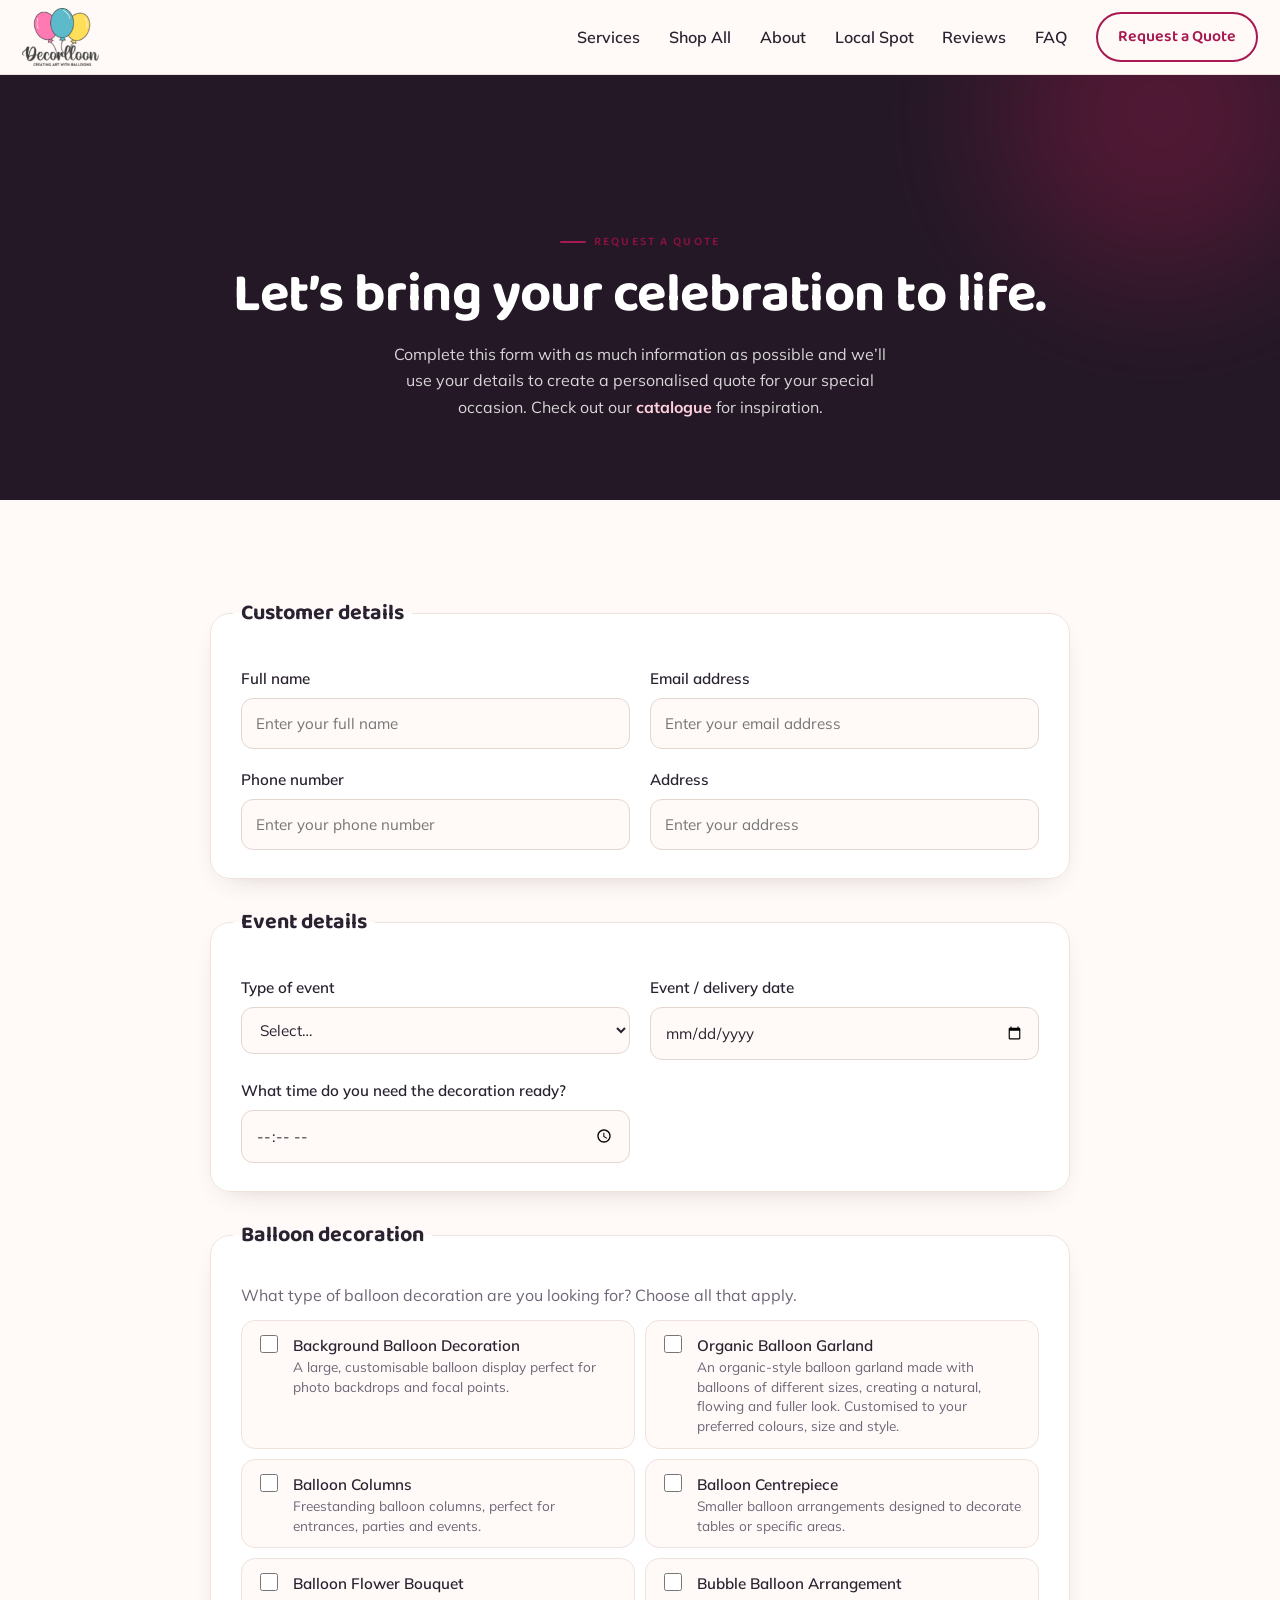
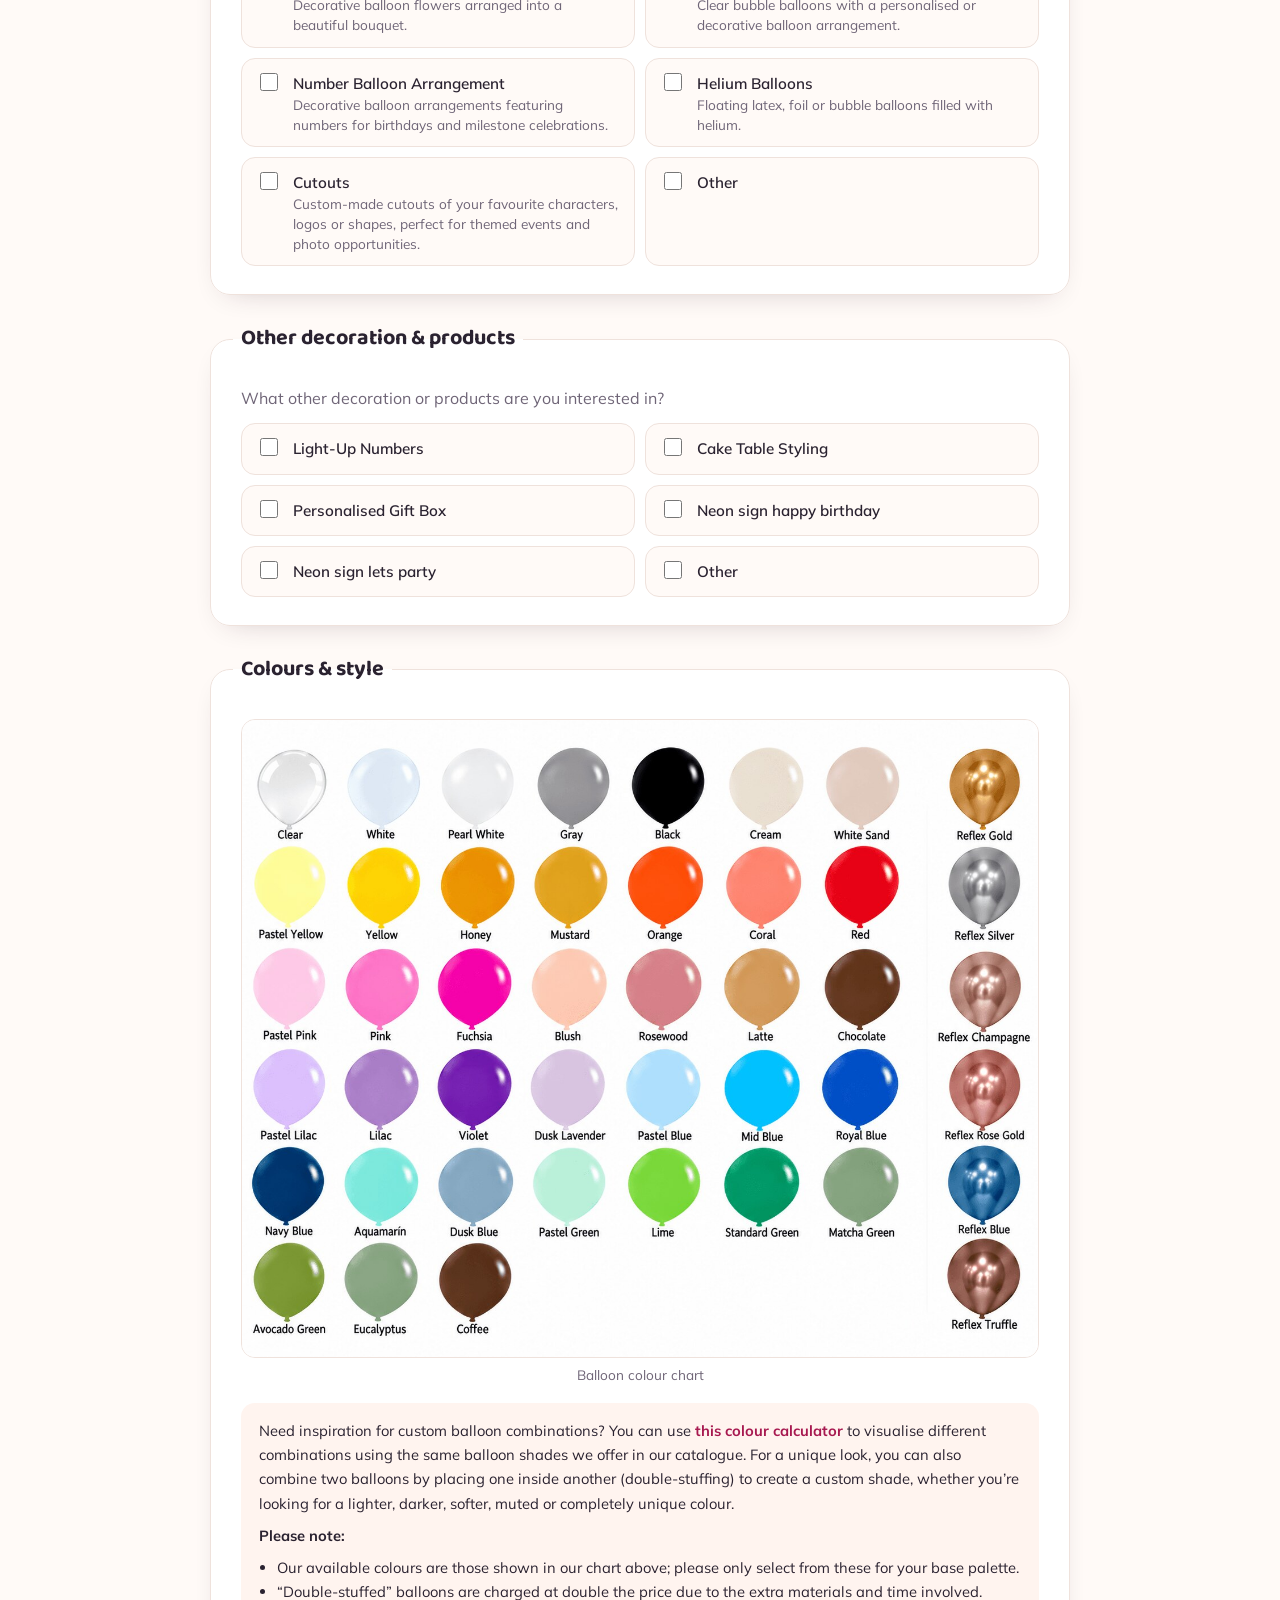
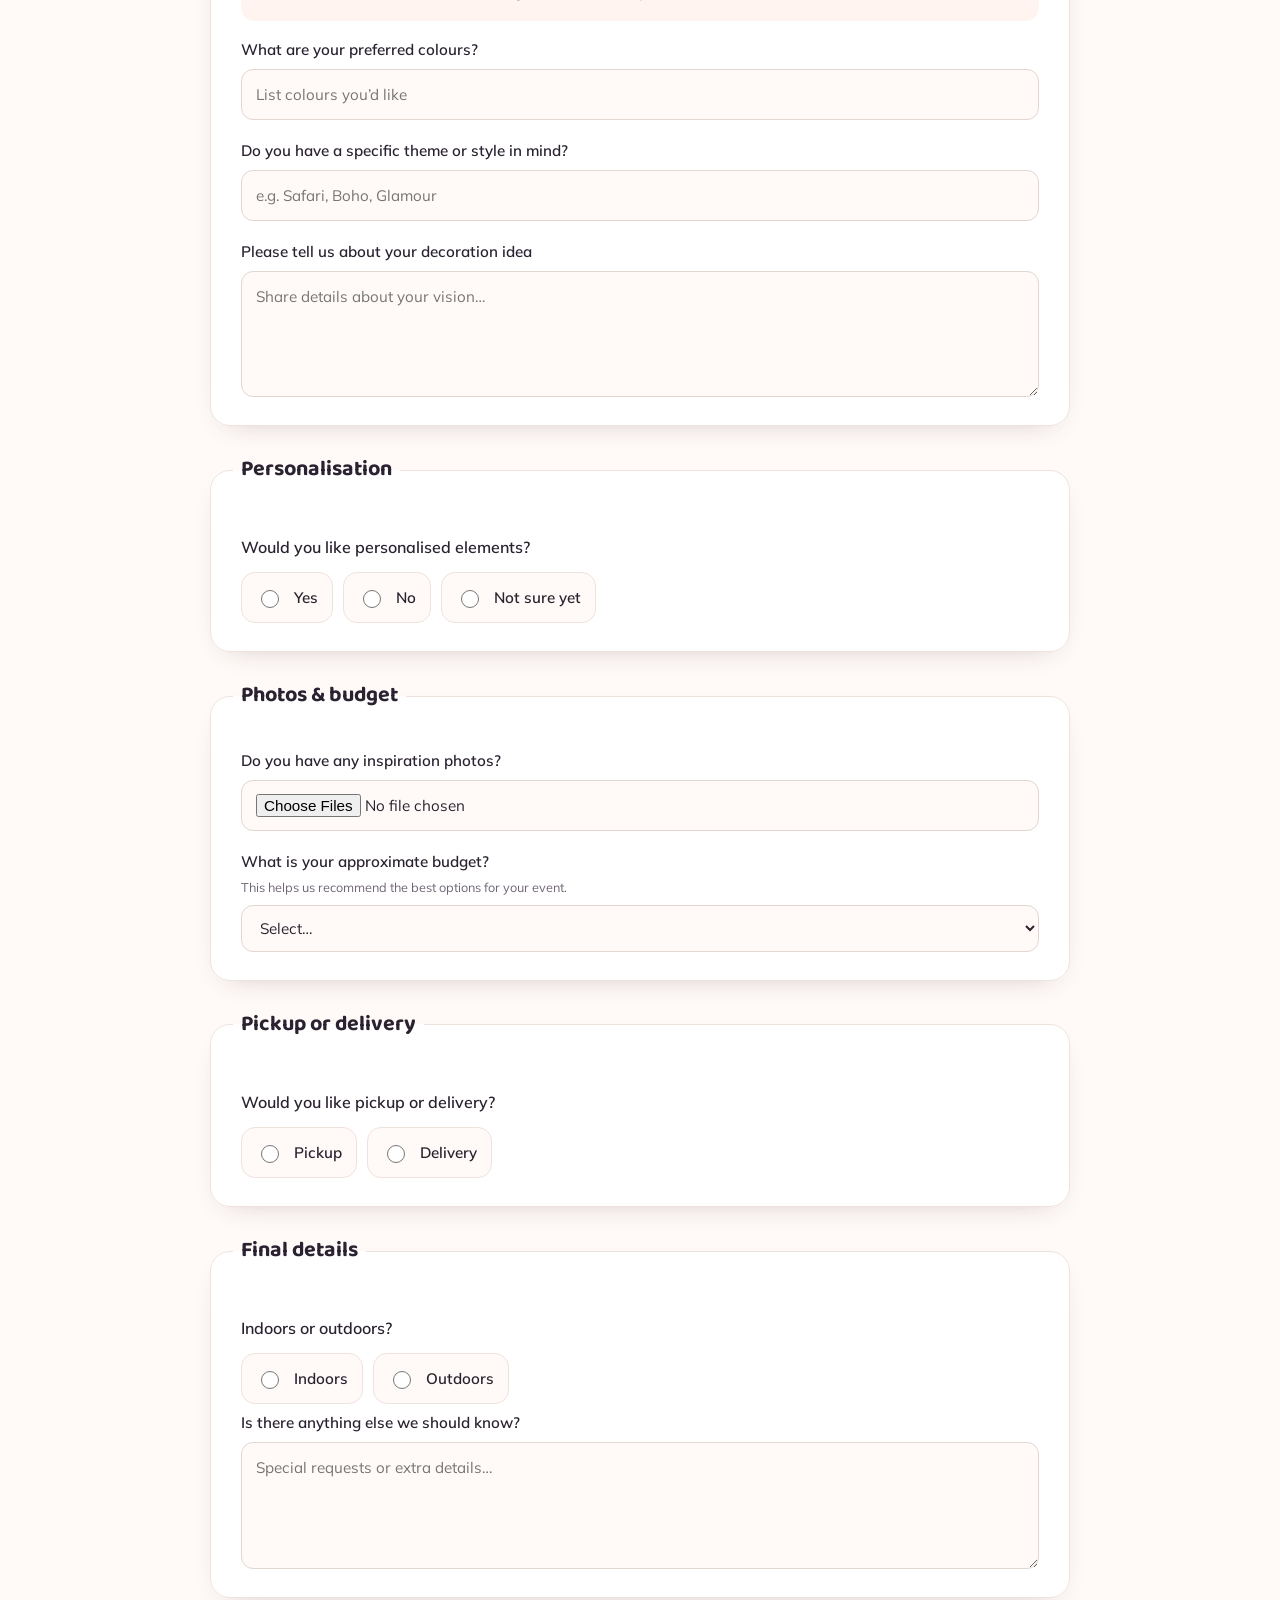
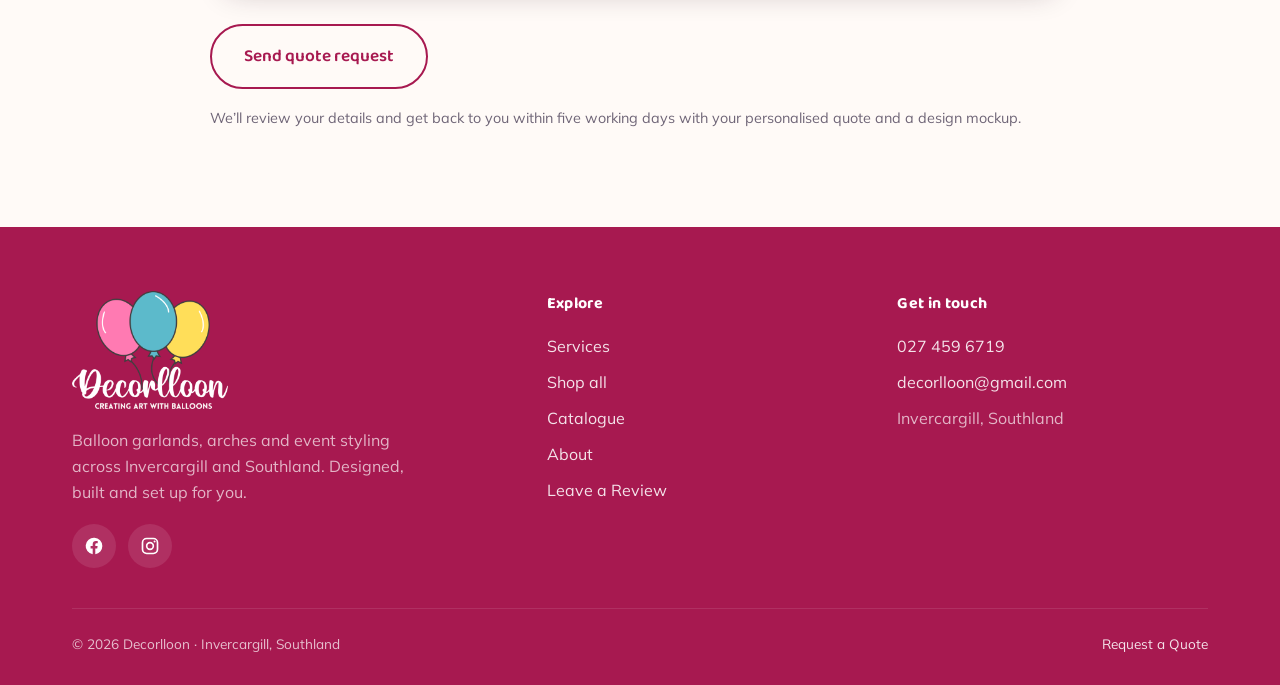
==== commit 4794d71f: "Yasna's changes: open on the homepage, full logo, outline buttons, mobile menu - Remove the opening " ====
--- a/quote.html
+++ b/quote.html
@@ -18,8 +18,9 @@
 <body class="quote-page">
 <!-- Nav -->
 <nav class="nav" id="nav">
-  <a href="index.html" class="brand"><img class="brand-logo" src="images/logo.png" alt="Decorlloon" /></a>
+  <a href="index.html" class="brand" aria-label="Decorlloon home"><img class="brand-logo brand-logo--light" src="images/logo-full-white.png" width="1000" height="756" alt="Decorlloon, creating art with balloons"><img class="brand-logo brand-logo--dark" src="images/logo-full-dark.png" width="1000" height="756" alt="" aria-hidden="true"></a>
   <div class="nav-links" id="navLinks">
+    <div class="nav-panel-head"><img class="nav-panel-logo" src="images/logo-full-dark.png" width="1000" height="756" alt="Decorlloon, creating art with balloons"><button class="nav-close" id="navClose" type="button" aria-label="Close menu"><svg viewBox="0 0 24 24" width="22" height="22" fill="none" stroke="currentColor" stroke-width="2" stroke-linecap="round" aria-hidden="true"><path d="M6 6l12 12M18 6L6 18"/></svg></button></div>
     <a href="index.html#services">Services</a>
     <a href="index.html#shop">Shop All</a>
     <a href="index.html#about">About</a>
@@ -28,7 +29,8 @@
     <a href="index.html#faq">FAQ</a>
     <a href="quote.html" class="btn btn--primary nav-cta">Request a Quote</a>
   </div>
-  <button class="nav-toggle" id="navToggle" aria-label="Menu"><span></span><span></span><span></span></button>
+  <button class="nav-toggle" id="navToggle" type="button" aria-label="Open menu" aria-expanded="false" aria-controls="navLinks"><span></span><span></span><span></span></button>
+  <div class="nav-backdrop" id="navBackdrop" aria-hidden="true"></div>
 </nav>
 
 
@@ -153,7 +155,7 @@
   <div class="wrap">
     <div class="footer-top">
       <div>
-        <div class="footer-logo-chip"><img src="images/logo.png" alt="Decorlloon, creating art with balloons" /></div>
+        <img class="footer-logo" src="images/logo-full-white.png" width="1000" height="756" alt="Decorlloon, creating art with balloons" loading="lazy">
         <p style="color:rgba(255,255,255,.68);max-width:34ch">Balloon garlands, arches and event styling across Invercargill and Southland. Designed, built and set up for you.</p>
         <div class="socials footer-socials">
           <a class="social-ic" href="https://www.facebook.com/Decorlloon/" target="_blank" rel="noopener" aria-label="Decorlloon on Facebook">
@@ -194,8 +196,6 @@
 <script>
   // Nav
   const nav=document.getElementById('nav');nav.classList.add('scrolled');
-  const toggle=document.getElementById('navToggle'),links=document.getElementById('navLinks');
-  toggle.addEventListener('click',()=>links.classList.toggle('open'));
   document.getElementById('yr').textContent=new Date().getFullYear();
   document.getElementById('intro')?.remove();
 
@@ -241,5 +241,6 @@
     const b=document.getElementById('qsubmit');b.disabled=true;b.textContent='Sending…';
   });
 </script>
+<script src="script.js"></script>
 </body>
 </html>
--- a/styles.css
+++ b/styles.css
@@ -78,8 +78,8 @@
   transition:transform .25s var(--ease),box-shadow .25s var(--ease),background .25s var(--ease),color .25s var(--ease);
   white-space:nowrap;
 }
-.btn--primary{background:var(--accent);color:#fff;box-shadow:0 12px 26px -12px rgba(167,25,80,.6)}
-.btn--primary:hover{background:var(--accent-deep);transform:translateY(-3px);box-shadow:0 18px 34px -12px rgba(167,25,80,.65)}
+.btn--primary{background:transparent;color:var(--accent);border-color:var(--accent)}
+.btn--primary:hover{background:var(--accent);color:#fff;transform:translateY(-3px);box-shadow:0 14px 28px -14px rgba(167,25,80,.55)}
 .btn--ghost{background:rgba(255,255,255,.12);color:#fff;border-color:rgba(255,255,255,.55);backdrop-filter:blur(4px)}
 .btn--ghost:hover{background:#fff;color:var(--plum);transform:translateY(-3px)}
 .btn--dark{background:var(--plum);color:#fff}
@@ -94,7 +94,9 @@
   display:flex;align-items:center;justify-content:space-between;
   padding:16px 22px;transition:background .3s var(--ease),box-shadow .3s var(--ease),padding .3s var(--ease);
 }
-.nav.scrolled{background:rgba(255,250,247,.92);backdrop-filter:blur(12px);box-shadow:0 1px 0 var(--line);padding:11px 22px}
+.nav::before{content:"";position:absolute;inset:0;z-index:-1;background:rgba(255,250,247,.94);-webkit-backdrop-filter:blur(12px);backdrop-filter:blur(12px);box-shadow:0 1px 0 var(--line);opacity:0;transition:opacity .3s var(--ease)}
+.nav.scrolled{padding:8px 22px}
+.nav.scrolled::before{opacity:1}
 .brand{display:flex;align-items:center;gap:.6rem;font-family:"Baloo 2",sans-serif;font-weight:700;font-size:1.35rem;color:#fff;transition:color .3s}
 .nav.scrolled .brand{color:var(--plum)}
 .brand .dot{width:14px;height:18px;border-radius:50% 50% 50% 50%/60% 60% 40% 40%;background:var(--accent);position:relative;display:inline-block;box-shadow:0 0 0 3px rgba(167,25,80,.18)}
@@ -109,16 +111,7 @@
 .nav-toggle span{width:26px;height:2px;background:#fff;border-radius:2px;transition:.3s}
 .nav.scrolled .nav-toggle span{background:var(--plum)}
 
-@media(max-width:860px){
-  .nav-links{
-    position:fixed;inset:0 0 0 auto;width:min(78vw,320px);
-    background:var(--white);flex-direction:column;justify-content:center;gap:1.6rem;
-    transform:translateX(100%);transition:transform .38s var(--ease);box-shadow:var(--shadow);padding:2rem;
-  }
-  .nav-links.open{transform:translateX(0)}
-  .nav-links a,.nav.scrolled .nav-links a{color:var(--ink);font-size:1.15rem}
-  .nav-toggle{display:flex}
-}
+
 
 /* ---------- Hero ---------- */
 .hero{position:relative;min-height:100svh;display:flex;align-items:center;background:var(--plum);overflow:hidden}
@@ -126,15 +119,12 @@
 .hero-slide{position:absolute;inset:0;opacity:0;transition:opacity 1.4s ease;background-size:cover;background-position:center;filter:saturate(1.06) contrast(1.02)}
 .hero-slide.active{opacity:1}
 .hero::after{content:"";position:absolute;inset:0;background:linear-gradient(115deg,rgba(36,24,38,.82) 0%,rgba(36,24,38,.55) 48%,rgba(36,24,38,.35) 100%)}
-.hero-inner{position:relative;z-index:3;padding:120px 22px 70px}
+.hero-inner{position:relative;z-index:3;padding:144px 22px 70px}
 .hero h1{color:#fff;font-size:clamp(2.5rem,6.2vw,4.4rem);max-width:15ch}
 .hero .eyebrow{color:#ffd0dd}
 .hero .eyebrow::before{background:#ff89a9}
 .hero-sub{color:rgba(255,255,255,.9);font-size:1.16rem;max-width:52ch;margin:1.3rem 0 2rem}
 .hero-cta{display:flex;gap:.9rem;flex-wrap:wrap}
-.hero-scroll{position:absolute;bottom:26px;left:50%;transform:translateX(-50%);z-index:3;color:rgba(255,255,255,.7);font-size:.8rem;letter-spacing:.16em;text-transform:uppercase;display:flex;flex-direction:column;align-items:center;gap:.5rem}
-.hero-scroll .line{width:1px;height:34px;background:rgba(255,255,255,.5);animation:scrollpulse 1.8s var(--ease) infinite}
-@keyframes scrollpulse{0%,100%{transform:scaleY(.4);opacity:.4}50%{transform:scaleY(1);opacity:1}}
 
 /* ---------- Trust strip ---------- */
 .trust{background:var(--plum-2);padding:0}
@@ -230,21 +220,12 @@
 .footer .brand{color:#fff;margin-bottom:1rem}
 .footer h5{font-family:"Baloo 2",sans-serif;color:#fff;font-size:1rem;margin:0 0 1rem;letter-spacing:.02em}
 .footer ul{list-style:none;padding:0;margin:0;display:grid;gap:.6rem}
-.footer a:hover{color:var(--accent)}
+.footer a:hover{color:#fff}
 .footer-bottom{display:flex;justify-content:space-between;align-items:center;gap:1rem;flex-wrap:wrap;padding-top:24px;font-size:.85rem}
 .footer-bottom a{color:rgba(255,255,255,.72)}
 .footer-bottom a:hover{color:#fff}
 @media(max-width:760px){.footer-top{grid-template-columns:1fr;gap:28px}}
 
-/* ---------- Intro overlay ---------- */
-.intro{position:fixed;inset:0;z-index:200;background:var(--plum);display:grid;place-items:center;transition:opacity .7s ease,visibility .7s ease}
-.intro.done{opacity:0;visibility:hidden}
-.intro-mark{display:flex;flex-direction:column;align-items:center;gap:1rem}
-.intro-balloon{width:52px;height:66px;border-radius:50% 50% 50% 50%/60% 60% 42% 42%;background:var(--accent);position:relative;animation:floaty 2.2s ease-in-out infinite}
-.intro-balloon::after{content:"";position:absolute;bottom:-16px;left:50%;width:1px;height:16px;background:rgba(255,255,255,.5);transform:translateX(-50%)}
-.intro-mark span{font-family:"Baloo 2",sans-serif;color:#fff;font-size:1.4rem;font-weight:700;letter-spacing:.02em;opacity:0;animation:fadeUp .8s ease .35s forwards}
-@keyframes floaty{0%,100%{transform:translateY(0)}50%{transform:translateY(-12px)}}
-@keyframes fadeUp{from{opacity:0;transform:translateY(10px)}to{opacity:1;transform:translateY(0)}}
 
 /* ---------- Scroll reveal ---------- */
 .reveal{opacity:0;transform:translateY(26px);transition:opacity .7s var(--ease),transform .7s var(--ease)}
@@ -268,14 +249,6 @@
   .hero-slide{opacity:0}.hero-slide.active{opacity:1}
 }
 
-/* ---------- Logo (transparent PNG on white chips) ---------- */
-.brand-logo{height:38px;width:auto;display:block}
-.nav .brand{background:#fff;padding:6px 12px;border-radius:12px;box-shadow:var(--shadow-soft)}
-.nav.scrolled .brand{box-shadow:0 1px 0 var(--line)}
-.intro-logo-chip{background:#fff;padding:26px 34px;border-radius:24px;box-shadow:0 20px 50px -18px rgba(0,0,0,.5);animation:floaty 3s ease-in-out infinite}
-.intro-logo-chip img{width:min(300px,64vw);height:auto;display:block}
-.footer-logo-chip{display:inline-block;background:#fff;padding:12px 18px;border-radius:16px;margin-bottom:1rem}
-.footer-logo-chip img{height:52px;width:auto;display:block}
 
 /* ---------- Gallery lightbox ---------- */
 .lightbox{position:fixed;inset:0;z-index:300;display:none;align-items:center;justify-content:center;padding:24px;background:rgba(28,12,24,.92);backdrop-filter:blur(6px)}
@@ -318,8 +291,6 @@
 .hero-social .social-ic{background:rgba(255,255,255,.15);color:#fff;backdrop-filter:blur(4px)}
 .hero-social .social-ic:hover{background:var(--accent);color:#fff}
 /* Shop and quote flow */
-.brand-logo{border-radius:50%;object-fit:contain;background:#fff;padding:6px}
-.brand-logo{border-radius:0;background:transparent;padding:0;object-fit:contain}
 .nav-links>a{font-size:1rem}
 .quick-actions{display:flex;flex-wrap:wrap;gap:10px;margin-top:24px}
 .quick-action{display:inline-flex;align-items:center;gap:12px;padding:11px 16px;border:1px solid rgba(255,255,255,.35);border-radius:999px;color:#fff;text-transform:uppercase;letter-spacing:.08em;font-size:.72rem;font-weight:800;background:rgba(30,18,27,.28)}
@@ -359,7 +330,6 @@
 .pill-ic{display:inline-grid;place-items:center;width:64px;height:64px;border-radius:50%;background:var(--accent-soft);color:var(--accent)}
 .script-line{font-family:"Great Vibes",cursive;font-size:clamp(2rem,4.5vw,3.1rem);color:var(--ink);margin:72px 0 0;line-height:1.2}
 .script-line span{color:var(--accent);font-family:inherit}
-.hero-cta .btn--primary{border:1px solid rgba(255,255,255,.18)}
 .local-photo-grid{grid-template-columns:1fr 1fr 1fr}
 .local-products{margin:0;position:relative}
 .local-products img{height:320px}
@@ -422,7 +392,82 @@
 #qsubmit{justify-self:start}
 @media(max-width:700px){.qgrid,.choices{grid-template-columns:1fr}.qform fieldset{padding:22px 18px}.quote-hero{padding-top:120px}}
 
-.nav-links a.btn--primary,.nav.scrolled .nav-links a.btn--primary{color:#fff}
 .complete>.script-line{margin:72px 0 0}
 @media(max-width:640px){.complete>.script-line{margin-top:48px}}
-@media(max-width:640px){.hero-scroll{display:none}}
+/* Catalogue: the box matches the A4 page shape so Canva has no black letterbox to show,
+   framed in the dusty pink from Yasna's mock-up. */
+.catalogue-frame{max-width:520px;margin:0 auto;background:#cf93a7;padding:16px;border-radius:22px;box-shadow:var(--shadow-soft)}
+.catalogue-frame .canva-preview,.catalogue-frame .canva-preview{position:relative;height:auto;padding-bottom:0!important;max-width:none;aspect-ratio:1/1.4142;border-radius:10px;overflow:hidden;background:#fffaf2}
+@media(max-width:640px){.catalogue-frame{padding:10px;border-radius:16px}}
+
+/* ---------- Logo, buttons and mobile menu (Yasna's changes, 8 Oct 2026) ---------- */
+/* Logo: no chip. White over the hero, her original dark grey once the bar turns light. */
+.brand{position:relative;flex:none}
+.brand-logo{display:block;height:74px;width:auto;transition:height .3s var(--ease),opacity .3s var(--ease)}
+.brand-logo--dark{position:absolute;left:0;top:0;opacity:0}
+.nav.scrolled .brand-logo{height:58px}
+.nav.scrolled .brand-logo--light{opacity:0}
+.nav.scrolled .brand-logo--dark{opacity:1}
+.footer-logo{display:block;width:auto;height:118px;margin:0 0 1.1rem}
+
+/* Outline buttons in the brand magenta; white lettering where they sit on a photo or dark band. */
+.hero .btn--primary,.page-hero .btn--primary,.nav:not(.scrolled) .nav-links .nav-cta{color:#fff;border-color:var(--accent);background:rgba(36,24,38,.18)}
+.hero .btn--primary:hover,.page-hero .btn--primary:hover,.nav:not(.scrolled) .nav-links .nav-cta:hover{background:var(--accent);color:#fff}
+.nav.scrolled .nav-links a.nav-cta{color:var(--accent)}
+.nav.scrolled .nav-links a.nav-cta:hover{color:#fff}
+.nav-panel-head,.nav-close,.nav-backdrop{display:none}
+
+@media(max-width:860px){
+  .nav{padding:12px 18px}
+  .nav.scrolled{padding:7px 18px}
+  .brand-logo{height:58px}
+  .nav.scrolled .brand-logo{height:48px}
+  .nav-toggle{display:flex;padding:10px;margin-right:-10px}
+  .nav-backdrop{display:block;position:fixed;inset:0;z-index:1;background:rgba(36,24,38,.45);opacity:0;visibility:hidden;transition:opacity .3s var(--ease),visibility .3s}
+  .menu-open .nav-backdrop{opacity:1;visibility:visible}
+  .nav-links{
+    position:fixed;top:0;right:0;bottom:0;z-index:2;width:min(86vw,340px);height:100dvh;
+    display:flex;flex-direction:column;align-items:stretch;justify-content:flex-start;gap:0;
+    background:var(--cream);box-shadow:-18px 0 44px -24px rgba(48,20,40,.45);
+    padding:18px 26px calc(28px + env(safe-area-inset-bottom));overflow-y:auto;overscroll-behavior:contain;
+    transform:translateX(100%);visibility:hidden;transition:transform .38s var(--ease),visibility .38s;
+  }
+  .nav-links.open{transform:none;visibility:visible}
+  .nav-panel-head{display:flex;align-items:center;justify-content:space-between;gap:12px;padding-bottom:16px;margin-bottom:10px;border-bottom:1px solid var(--accent-soft)}
+  .nav-panel-logo{height:64px;width:auto;display:block}
+  .nav-close{display:grid;place-items:center;width:44px;height:44px;border-radius:50%;border:1.5px solid var(--accent);background:transparent;color:var(--accent);cursor:pointer;transition:background .2s,color .2s}
+  .nav-close:hover,.nav-close:focus-visible{background:var(--accent);color:#fff}
+  .nav-links>a:not(.btn),.nav.scrolled .nav-links>a:not(.btn){display:block;color:var(--ink);font-family:"Baloo 2",sans-serif;font-weight:600;font-size:1.15rem;padding:13px 4px;border-bottom:1px solid var(--accent-soft)}
+  .nav-links>a:not(.btn):hover{color:var(--accent)}
+  .nav-links .nav-cta,.nav:not(.scrolled) .nav-links .nav-cta,.nav.scrolled .nav-links a.nav-cta{margin-top:26px;color:var(--accent);background:transparent;border-color:var(--accent);padding:.85rem 1.4rem;font-size:1.05rem}
+  .nav-links .nav-cta:hover,.nav.scrolled .nav-links a.nav-cta:hover{background:var(--accent);color:#fff}
+  .menu-open,.menu-open body{overflow:hidden}
+  .hero-inner{padding:118px 22px 56px}
+}
+@media(max-width:560px){
+  .hero h1{font-size:clamp(2.05rem,9.4vw,2.5rem);max-width:none}
+  .hero-sub{font-size:1.02rem;margin:1rem 0 1.5rem}
+  .hero-cta{gap:.6rem}
+  .hero-cta .btn--lg{padding:.75rem 1.3rem;font-size:.98rem}
+  .hero-social{margin-top:22px}
+  .section{padding:68px 0}
+  .section-head{margin-bottom:34px}
+  .footer-logo{height:104px}
+}
+/* Mobile tidy-up: nothing wider than the screen, filters on one swipeable row, products two across. */
+.local-spot-grid>*,.local-photo-grid>*{min-width:0}
+@media(max-width:900px){.local-spot-grid{grid-template-columns:minmax(0,1fr)}}
+@media(max-width:560px){
+  .hero .eyebrow{letter-spacing:.12em;font-size:.7rem}
+  .shop-filters{flex-wrap:nowrap;overflow-x:auto;margin:22px -22px 26px;padding:2px 22px 8px;scroll-snap-type:x proximity;scrollbar-width:none;-webkit-overflow-scrolling:touch}
+  .shop-filters::-webkit-scrollbar{display:none}
+  .shop-filter{flex:none;white-space:nowrap;scroll-snap-align:start}
+  .product-grid{grid-template-columns:repeat(2,minmax(0,1fr));gap:14px}
+  .product-meta{padding:10px 2px 4px;gap:3px}
+  .product-meta span{font-size:.64rem;letter-spacing:.1em}
+  .product-meta strong{font-size:.95rem;line-height:1.25}
+  .product-meta b{font-size:.85rem}
+  .local-spot-copy{padding:22px}
+  .local-map img{min-height:260px}
+}
+@media(max-width:560px){.local-spot-copy .btn{white-space:normal;max-width:100%;text-align:center;padding:.85rem 1.3rem;font-size:1rem}}
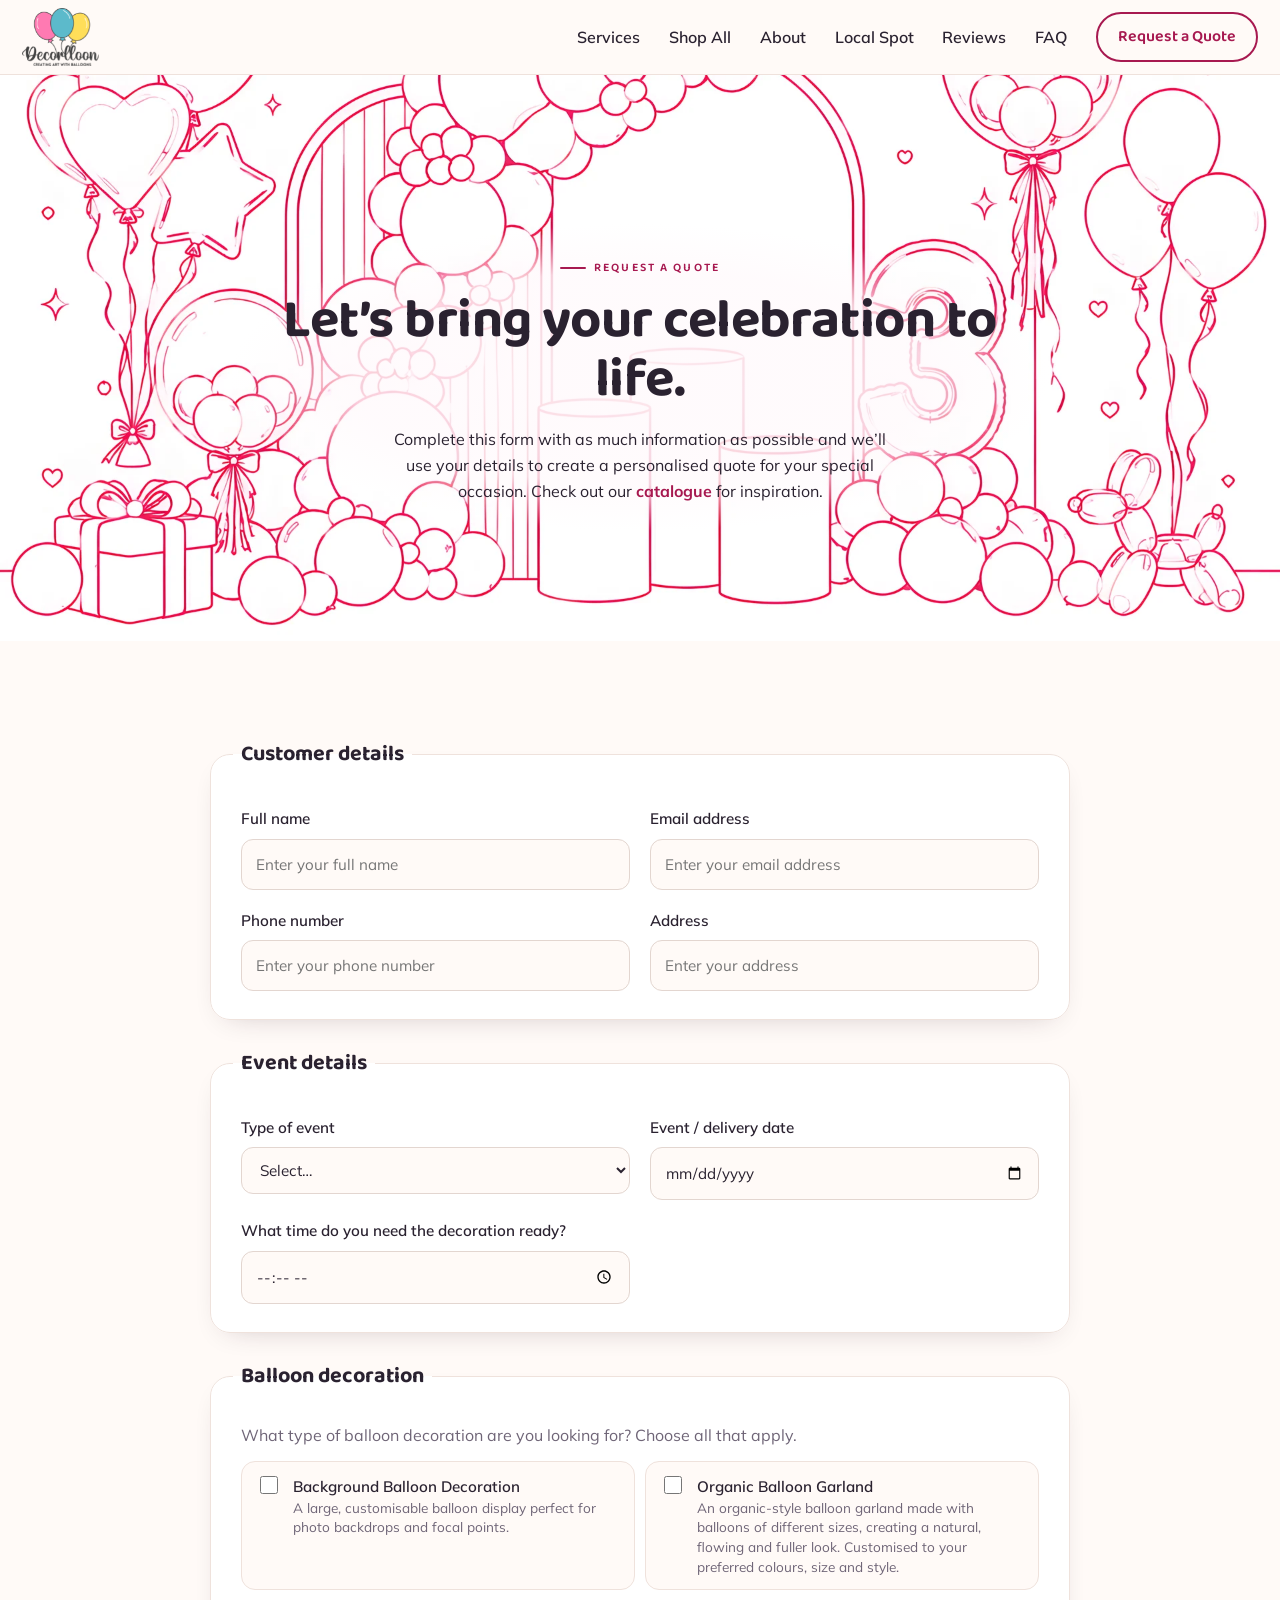
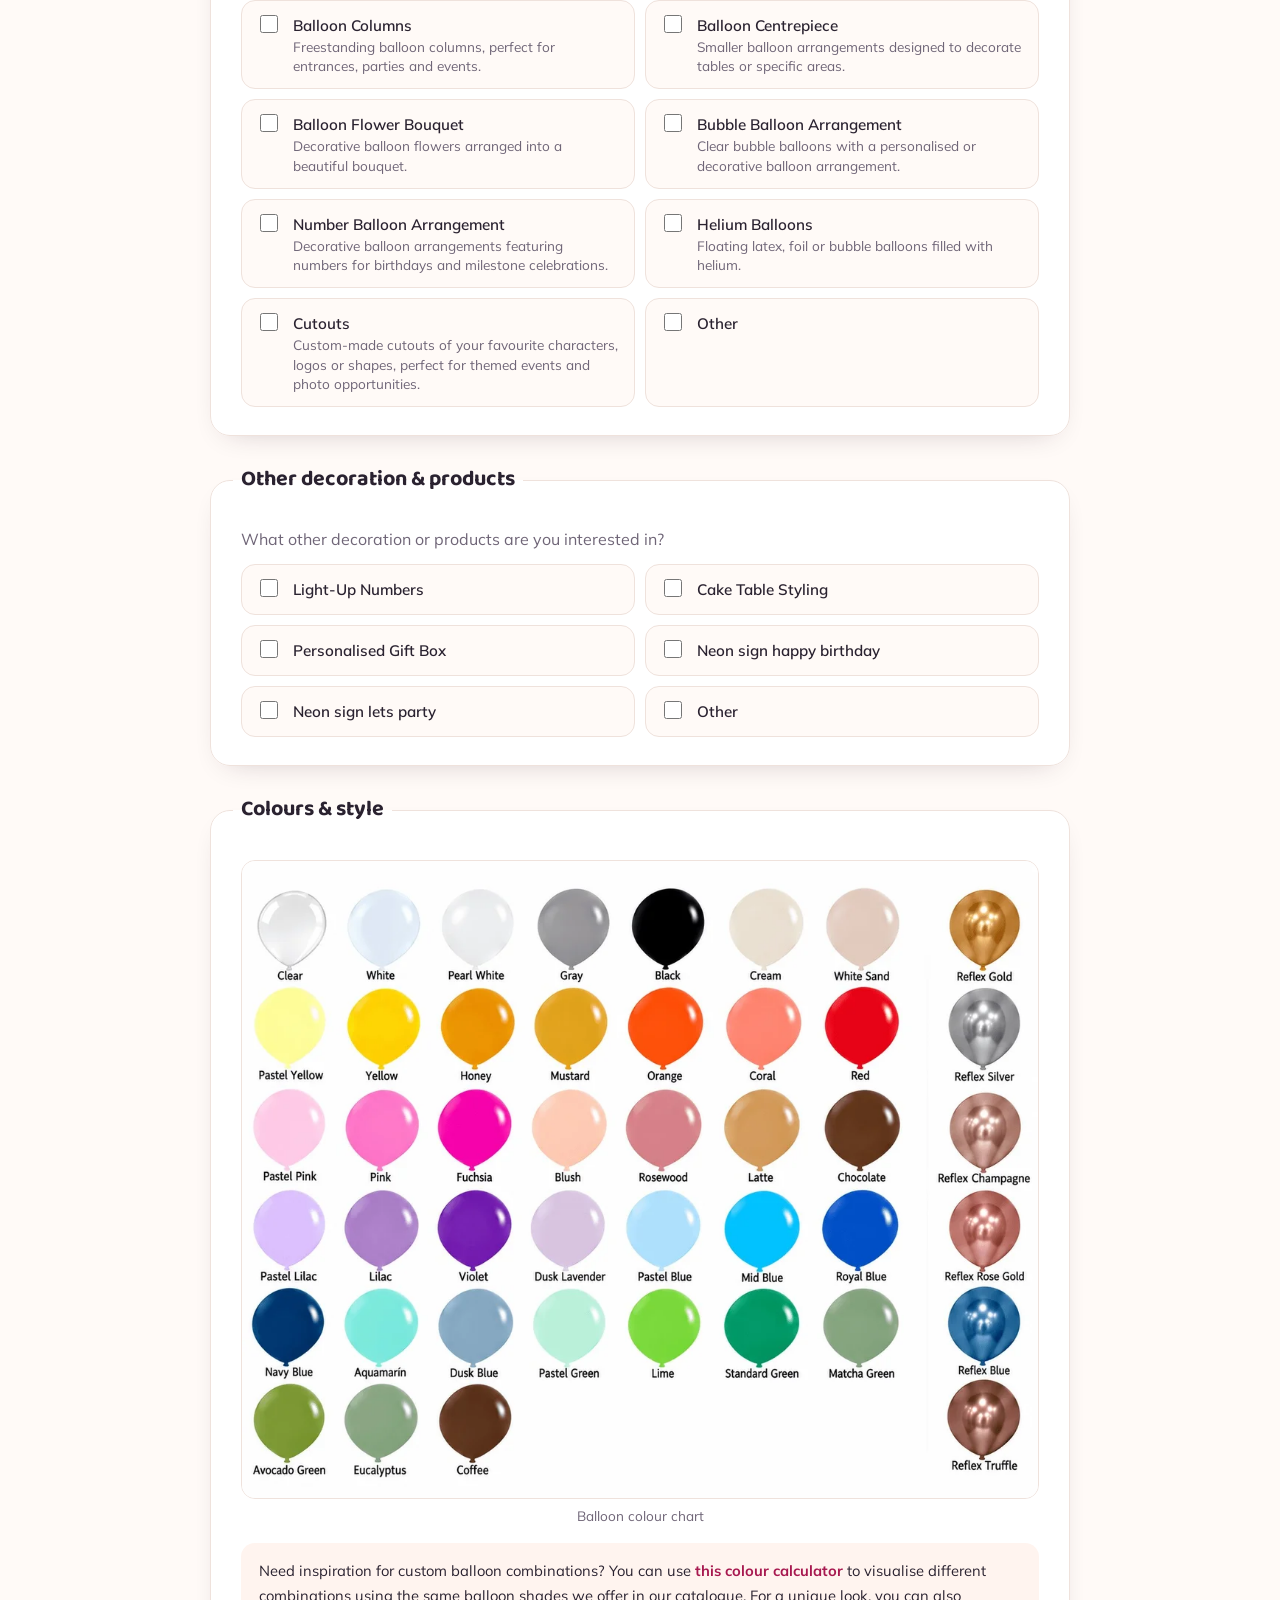
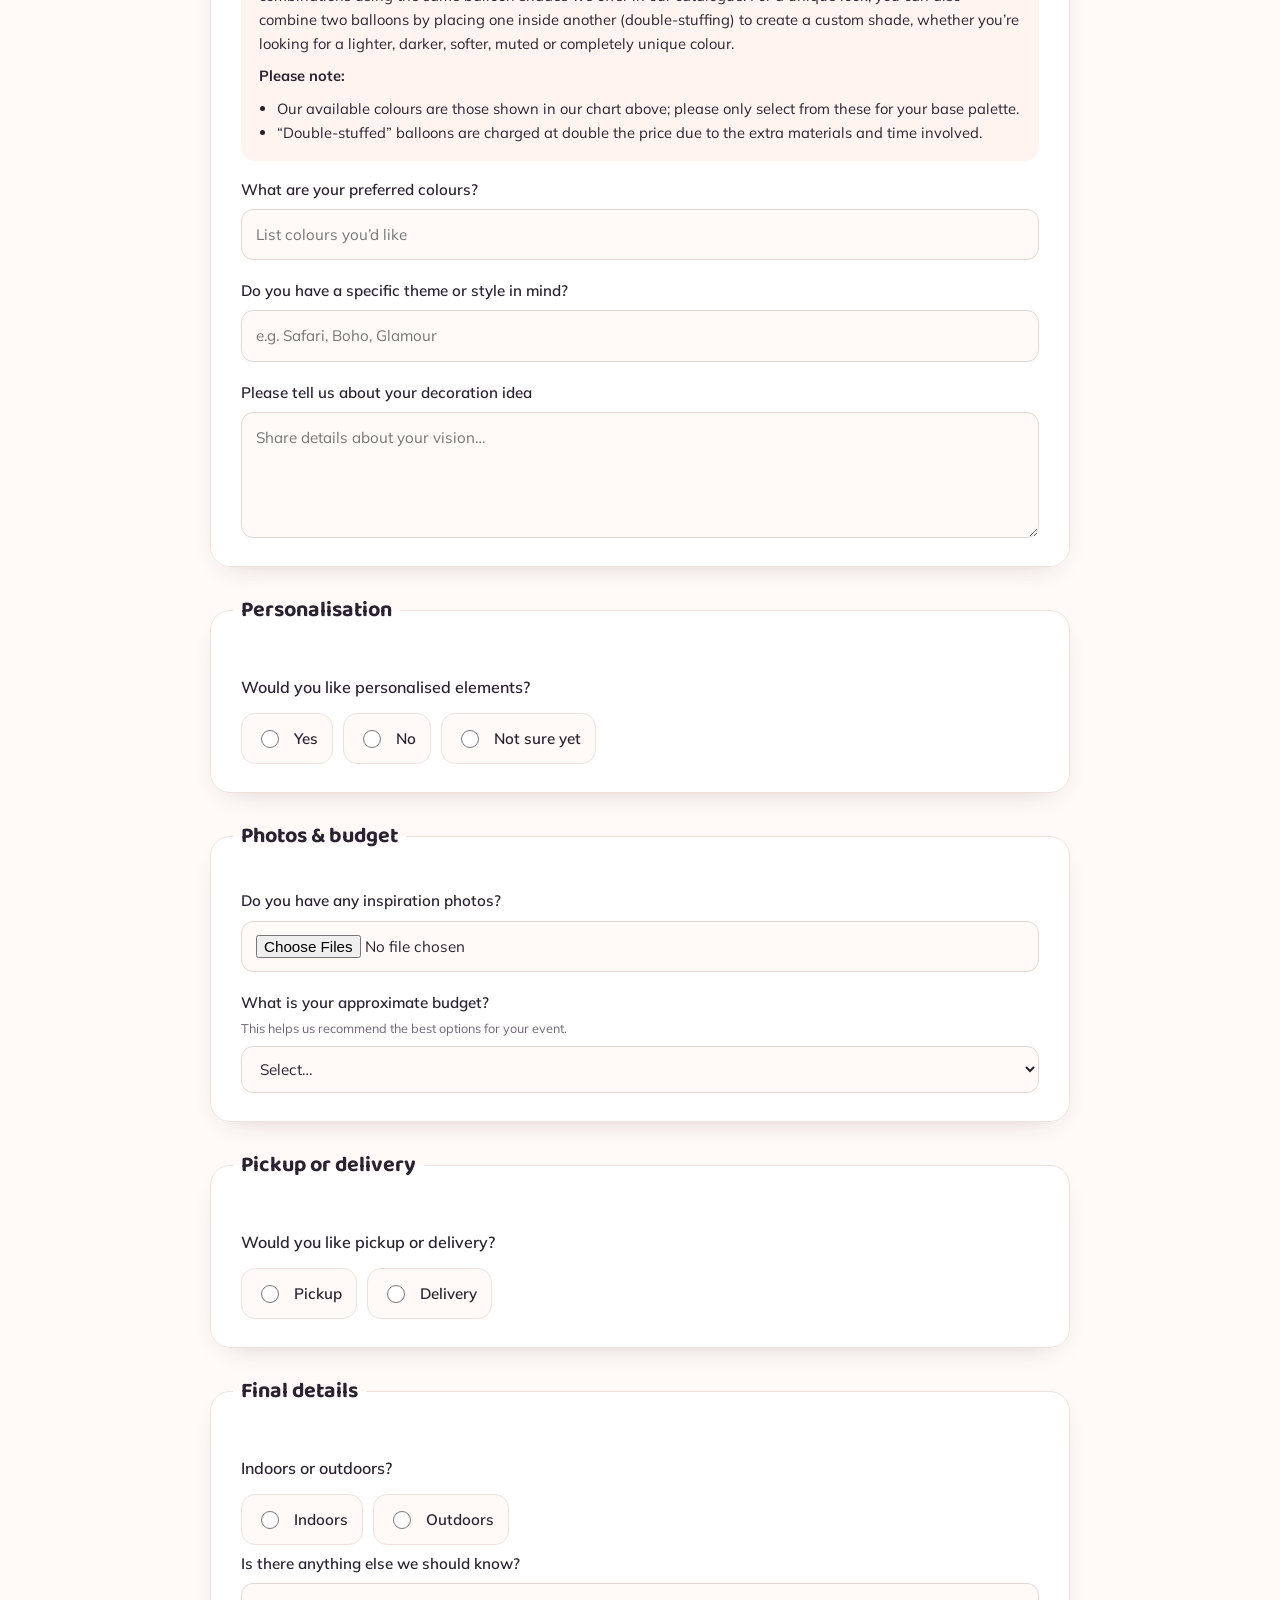
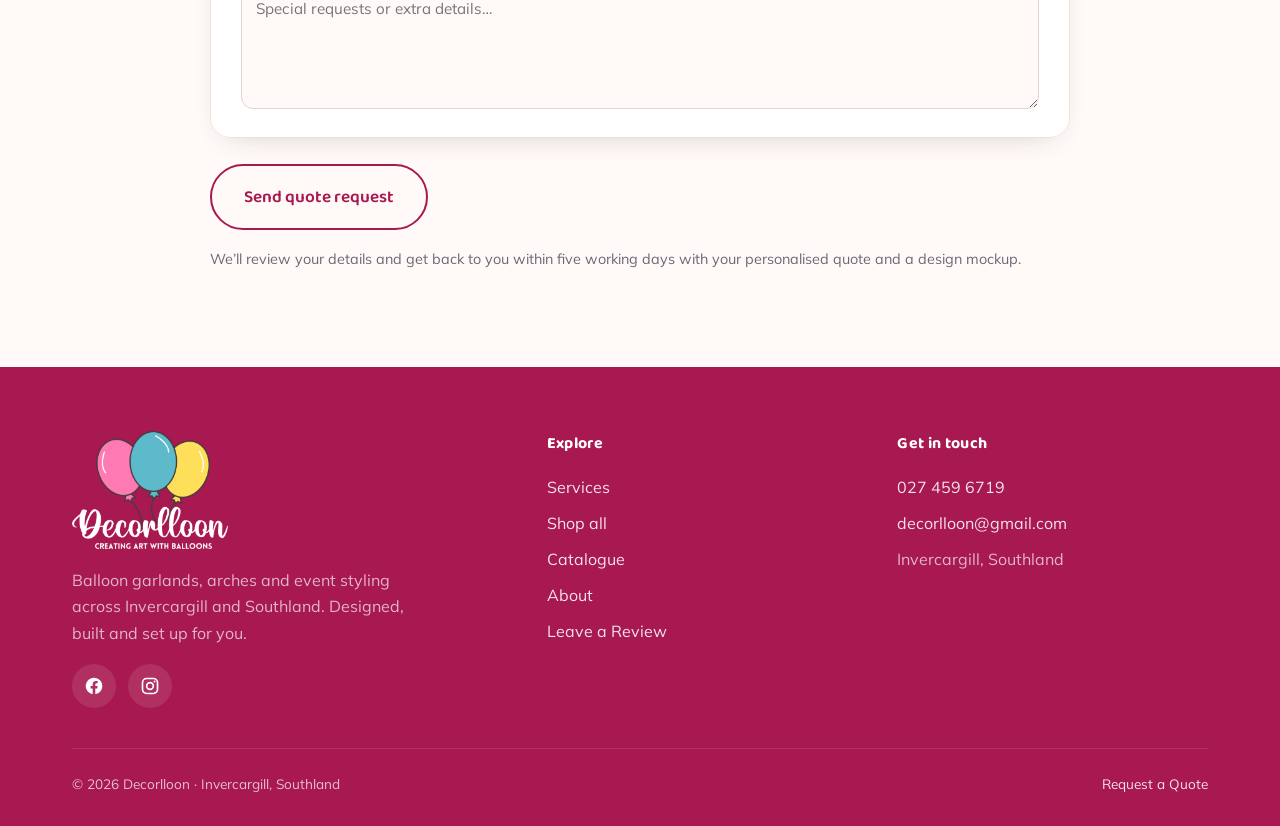
==== commit 6b4d42db: "Shop All: Yasna's photos, catalogue details and category icons; HD photos - Category buttons now hav" ====
--- a/quote.html
+++ b/quote.html
@@ -9,7 +9,10 @@
 <meta property="og:description" content="Balloon garlands, arches and event styling across Invercargill and Southland. Designed, built and set up for you.">
 <meta property="og:type" content="website">
 <meta property="og:image" content="https://decorlloon-demo.vercel.app/images/decor-01.jpg">
-<link rel="icon" href="favicon.svg" type="image/svg+xml">
+<link rel="icon" href="favicon.ico" sizes="any">
+<link rel="icon" href="favicon-32.png" type="image/png" sizes="32x32">
+<link rel="icon" href="favicon-192.png" type="image/png" sizes="192x192">
+<link rel="apple-touch-icon" href="apple-touch-icon.png">
 <link rel="preconnect" href="https://fonts.googleapis.com">
 <link rel="preconnect" href="https://fonts.gstatic.com" crossorigin>
 <link href="https://fonts.googleapis.com/css2?family=Baloo+2:wght@500;600;700;800&family=Great+Vibes&family=Mulish:wght@400;500;600;700&display=swap" rel="stylesheet">
@@ -99,7 +102,7 @@
       </fieldset>
 
       <fieldset><legend>Colours &amp; style</legend>
-        <figure class="chart"><a href="images/colour-chart.jpg" target="_blank" rel="noopener"><img src="images/colour-chart.jpg" alt="Decorlloon balloon colour chart" loading="lazy"></a><figcaption>Balloon colour chart</figcaption></figure>
+        <figure class="chart"><a href="images/colour-chart-1920.webp" target="_blank" rel="noopener"><img src="images/colour-chart-1080.webp" srcset="images/colour-chart-1080.webp 1080w, images/colour-chart-1920.webp 1920w" sizes="(max-width:900px) 92vw, 800px" alt="Decorlloon balloon colour chart showing each standard and reflex balloon shade by name" width="1920" height="1537" loading="lazy"></a><figcaption>Balloon colour chart</figcaption></figure>
         <div class="qnote">
           <p>Need inspiration for custom balloon combinations? You can use <a href="https://www.sempertexeurope.com/en_GB/inspiration#calculator" target="_blank" rel="noopener">this colour calculator</a> to visualise different combinations using the same balloon shades we offer in our catalogue. For a unique look, you can also combine two balloons by placing one inside another (double-stuffing) to create a custom shade, whether you’re looking for a lighter, darker, softer, muted or completely unique colour.</p>
           <p><b>Please note:</b></p>
--- a/styles.css
+++ b/styles.css
@@ -471,3 +471,49 @@
   .local-map img{min-height:260px}
 }
 @media(max-width:560px){.local-spot-copy .btn{white-space:normal;max-width:100%;text-align:center;padding:.85rem 1.3rem;font-size:1rem}}
+
+/* Shop all: more colour, watercolour balloons either side (Yasna's design, 12 Oct 2026) */
+.shop-section{position:relative;overflow:hidden;background:linear-gradient(180deg,#fff0f4 0%,#fff7f9 45%,var(--white) 100%)}
+.shop-section .wrap{position:relative;z-index:1}
+.shop-deco{position:absolute;top:34px;width:clamp(120px,13vw,190px);height:auto;pointer-events:none;z-index:0}
+.shop-deco--left{left:clamp(4px,2.5vw,48px);transform:rotate(-6deg)}
+.shop-deco--right{right:clamp(4px,2.5vw,48px);transform:rotate(6deg)}
+.shop-title{color:var(--accent);letter-spacing:.06em}
+.shop-section .section-head.center{max-width:620px}
+.shop-section .shop-filters{justify-content:center}
+.shop-filter{border:1.5px solid var(--accent);background:#fff;color:var(--accent);font-weight:700;font-size:.74rem;letter-spacing:.1em;text-transform:uppercase;padding:10px 18px}
+.shop-filter:hover{background:var(--accent-soft,#fbe3ec);border-color:var(--accent);color:var(--accent)}
+.shop-filter.active{background:var(--accent);border-color:var(--accent);color:#fff}
+.shop-section .product-card{background:#fff;border-radius:20px;padding:10px;box-shadow:0 14px 34px -24px rgba(167,25,80,.45)}
+.shop-section .product-meta{padding:12px 6px 6px}
+.shop-empty{text-align:center;color:var(--muted);margin:10px auto 0;max-width:46ch}
+.shop-empty a{color:var(--accent);font-weight:700}
+@media(max-width:900px){.shop-deco{top:24px;width:96px;opacity:.9}}
+@media(max-width:560px){.shop-deco{top:14px;width:62px}.shop-section .shop-filters{justify-content:flex-start}.shop-section .product-card{padding:7px;border-radius:16px}}
+
+/* Request a quote: light, playful header with Yasna's balloon outline illustration (12 Oct 2026) */
+.quote-page .quote-hero:not(.thanks){background:#fff7f9 url("images/quote-outline-1920.webp") center bottom/cover no-repeat;color:var(--ink);padding-bottom:110px}
+.quote-page .quote-hero:not(.thanks)::before{display:none}
+.quote-page .quote-hero:not(.thanks) .wrap{max-width:820px;padding:26px 28px;border-radius:28px;background:radial-gradient(closest-side,rgba(255,250,252,.94),rgba(255,250,252,.82) 70%,rgba(255,250,252,0))}
+.quote-page .quote-hero:not(.thanks) h1{color:var(--ink)}
+.quote-page .quote-hero:not(.thanks) p{color:var(--ink)}
+.quote-page .quote-hero:not(.thanks) p a{color:var(--accent)}
+.quote-page .quote-hero:not(.thanks) .eyebrow{color:var(--accent)}
+@media(max-width:1100px){.quote-page .quote-hero:not(.thanks){background-image:url("images/quote-outline-1080.webp")}}
+@media(max-width:700px){.quote-page .quote-hero:not(.thanks){background-size:auto 100%;padding-bottom:80px}.quote-page .quote-hero:not(.thanks) .wrap{padding:18px 16px;background:rgba(255,250,252,.88)}}
+.product-image img{height:auto}
+
+/* Shop all: small outline icon in each category button, as in Yasna's mock-up (13 Oct 2026) */
+.shop-filter{display:inline-flex;align-items:center;gap:8px}
+.shop-filter .sf-ic{width:22px;height:22px;flex:none;display:block}
+@media(max-width:560px){.shop-filters{scroll-padding-inline:22px}.shop-filter{gap:7px;padding:9px 15px 9px 13px}.shop-filter .sf-ic{width:20px;height:20px}}
+.product-modal-size{margin:-6px 0 0;font-size:.88rem;color:var(--muted)}
+@media(min-width:1101px){
+  .shop-section .shop-filters{display:grid;grid-template-columns:repeat(6,minmax(0,1fr));gap:12px;margin-top:34px}
+  .shop-section .shop-filter{min-height:54px;padding:8px 12px;gap:7px;font-size:.68rem;letter-spacing:.06em;line-height:1.3}
+  .shop-section .shop-filter span{flex:1;text-align:center}
+}
+/* Product details can now be long (Yasna's catalogue descriptions): let the dialog scroll on short screens */
+.product-modal{display:flex;overflow-y:auto;overscroll-behavior:contain}
+.product-modal-card{margin:auto}
+.about-media img,.contact-media img,.chart img{height:auto}
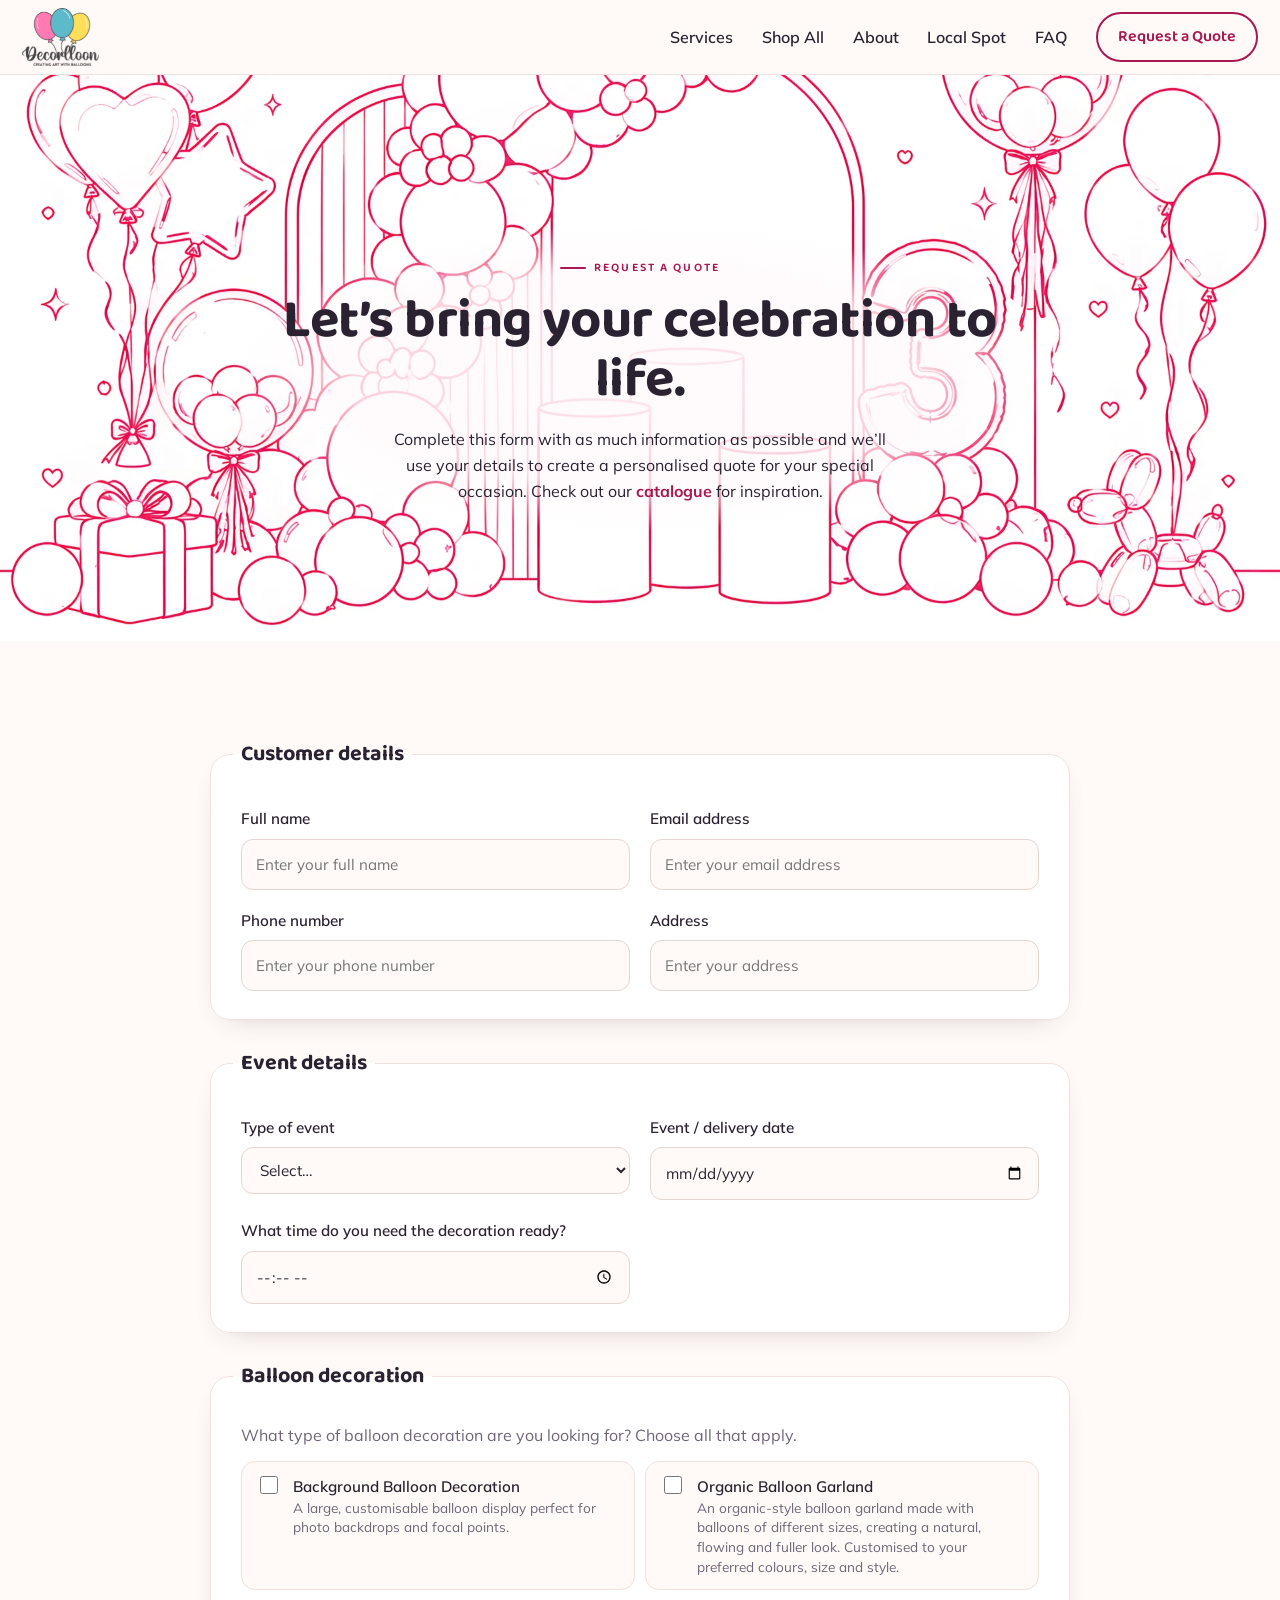
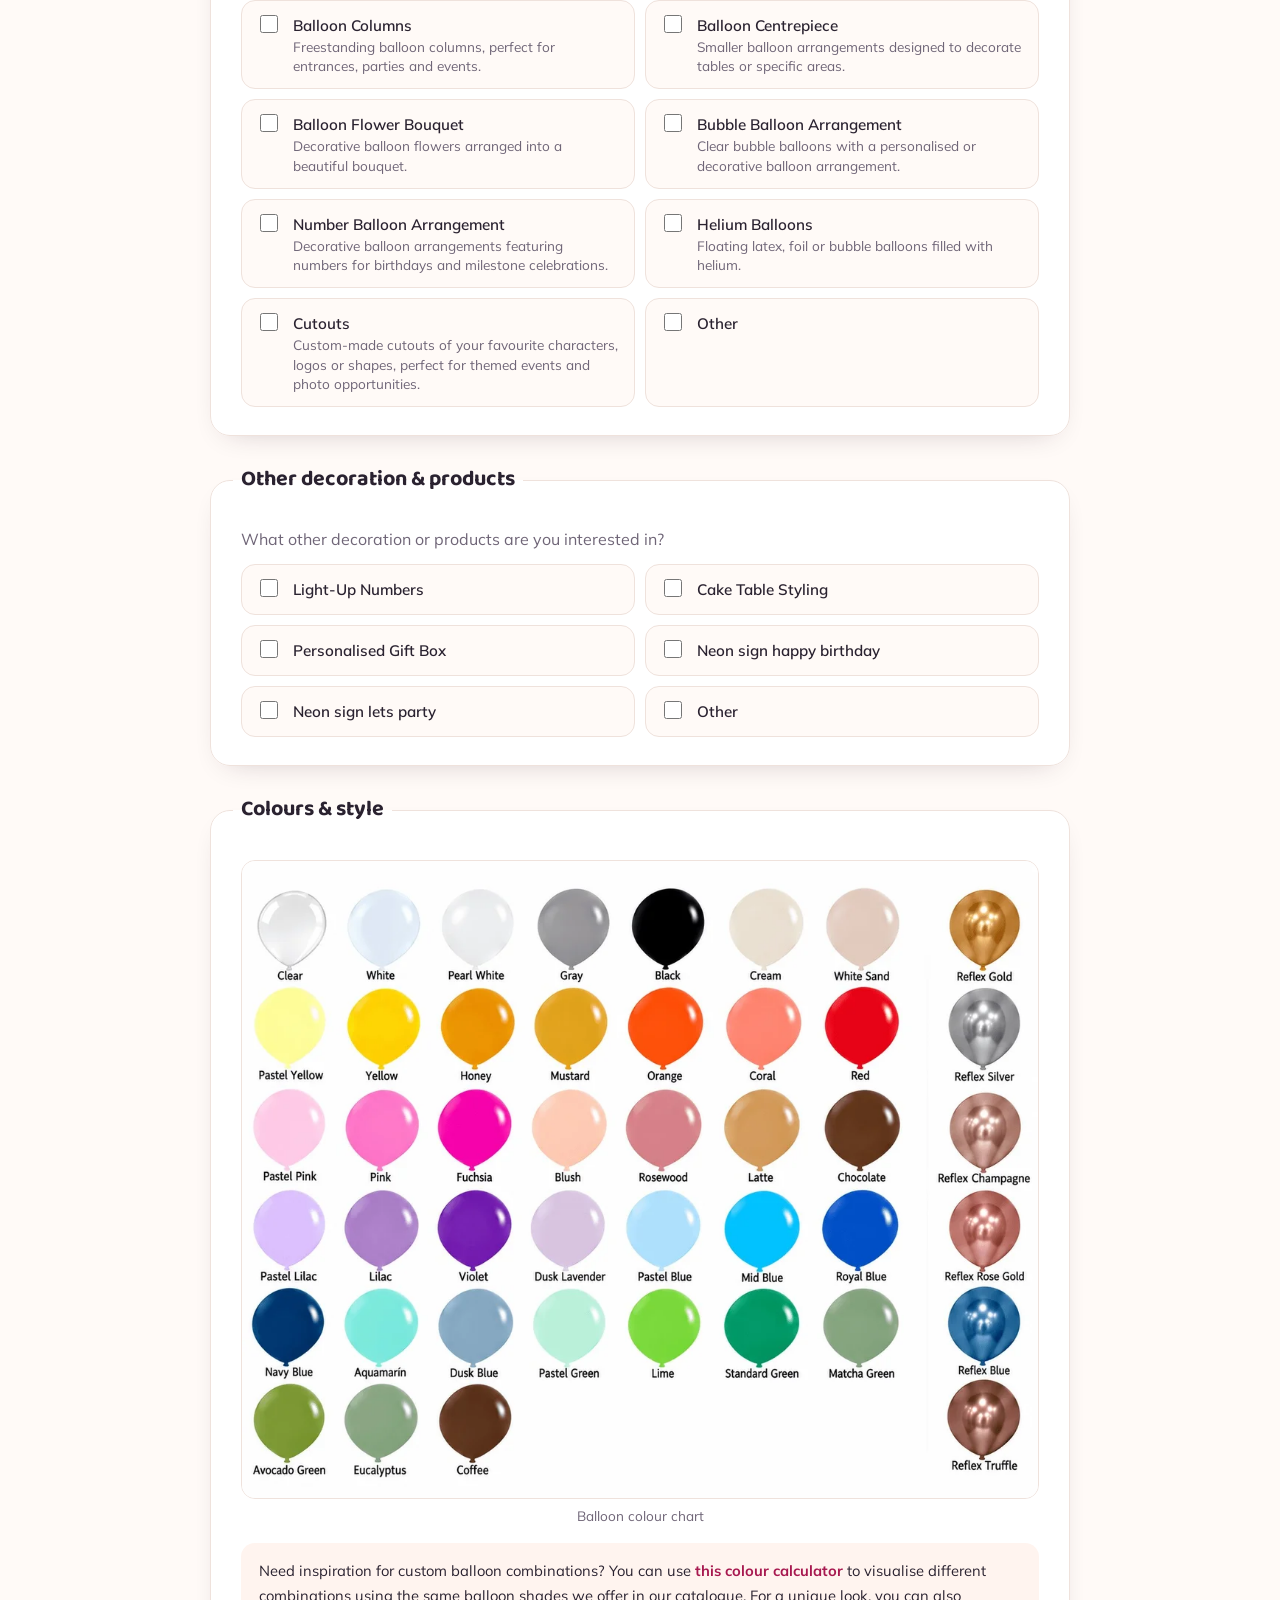
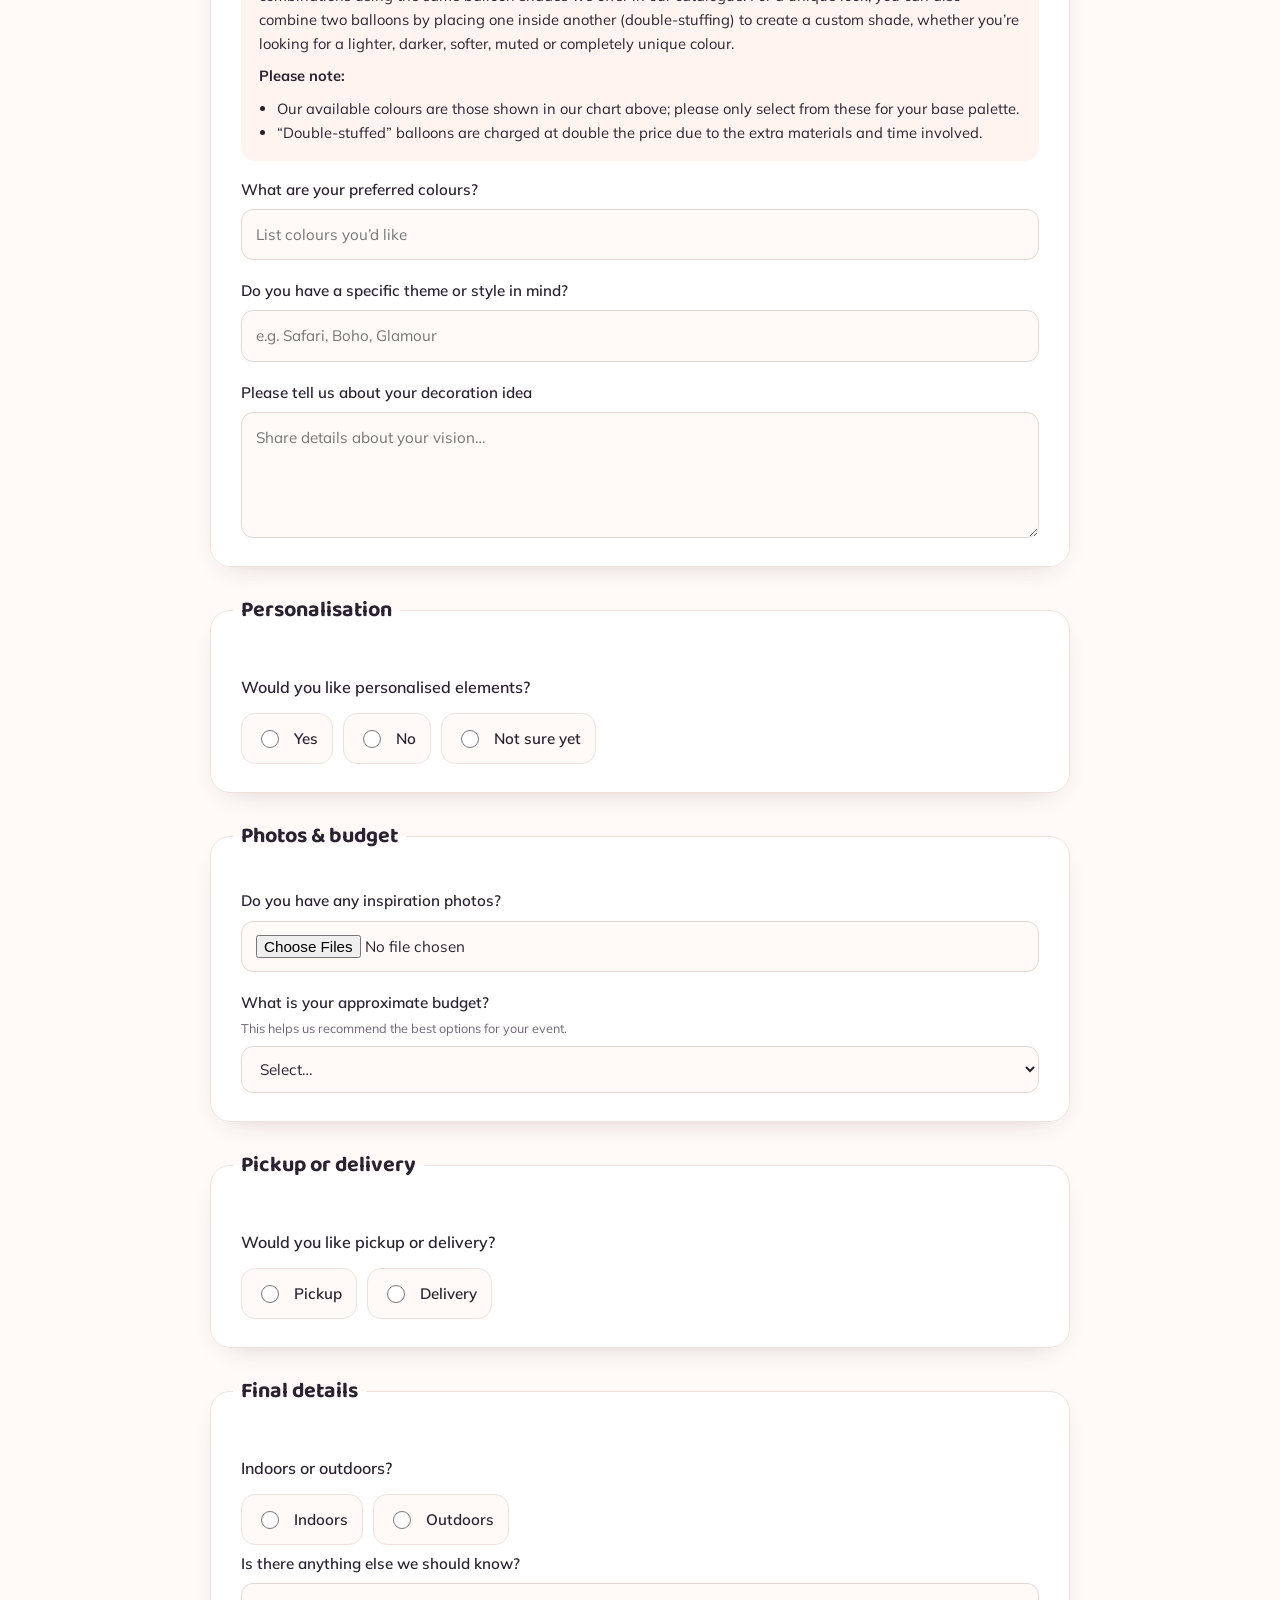
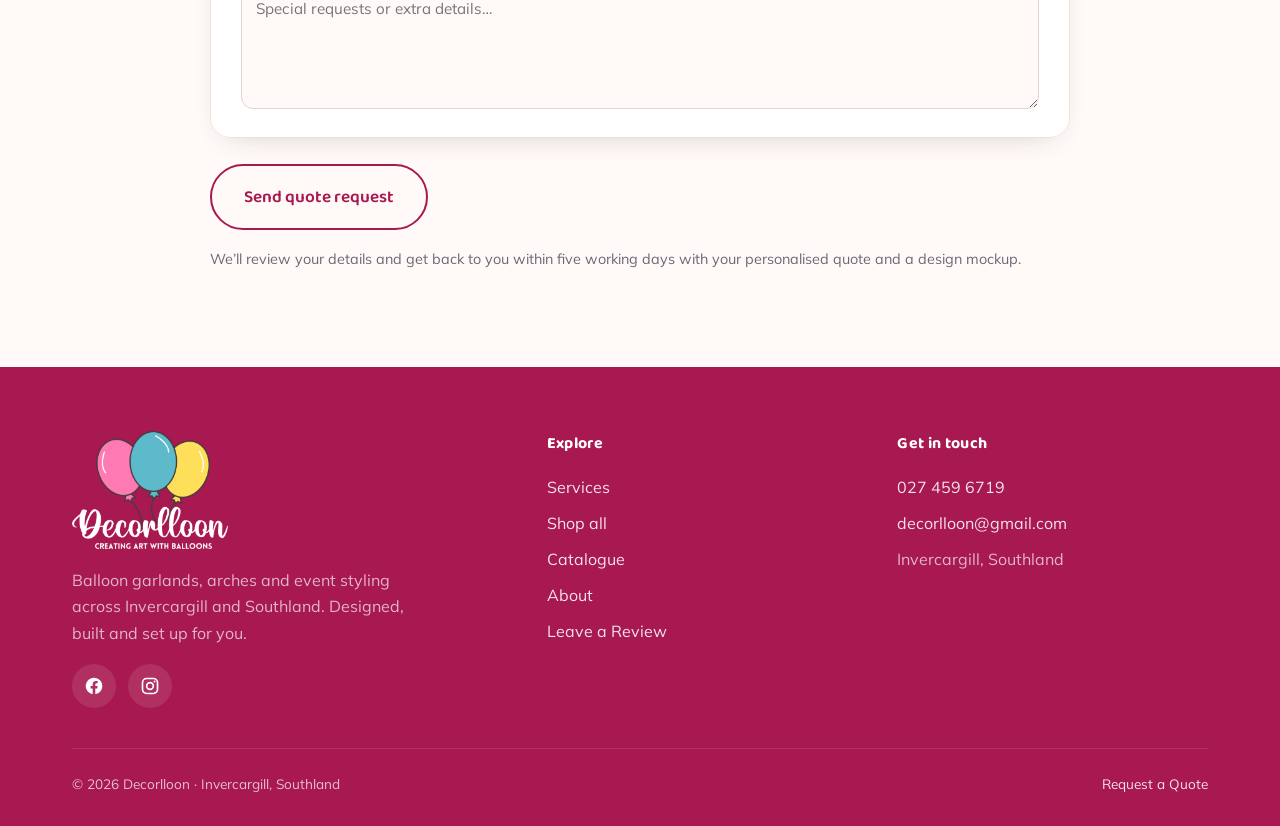
==== commit 28d2d789: "Reviews: remove example review cards, 28 Oct 2026 Co-Authored-By: Claude Opus 5.5 <noreply@anthropic" ====
--- a/quote.html
+++ b/quote.html
@@ -28,7 +28,6 @@
     <a href="index.html#shop">Shop All</a>
     <a href="index.html#about">About</a>
     <a href="index.html#local-spot">Local Spot</a>
-    <a href="index.html#reviews">Reviews</a>
     <a href="index.html#faq">FAQ</a>
     <a href="quote.html" class="btn btn--primary nav-cta">Request a Quote</a>
   </div>
--- a/styles.css
+++ b/styles.css
@@ -505,15 +505,18 @@
 
 /* Shop all: small outline icon in each category button, as in Yasna's mock-up (13 Oct 2026) */
 .shop-filter{display:inline-flex;align-items:center;gap:8px}
-.shop-filter .sf-ic{width:22px;height:22px;flex:none;display:block}
-@media(max-width:560px){.shop-filters{scroll-padding-inline:22px}.shop-filter{gap:7px;padding:9px 15px 9px 13px}.shop-filter .sf-ic{width:20px;height:20px}}
+.shop-filter .sf-ic{width:26px;height:26px;flex:none;display:block}
+@media(max-width:560px){.shop-filters{scroll-padding-inline:22px}.shop-filter{gap:7px;padding:8px 15px 8px 12px}.shop-filter .sf-ic{width:24px;height:24px}}
 .product-modal-size{margin:-6px 0 0;font-size:.88rem;color:var(--muted)}
 @media(min-width:1101px){
   .shop-section .shop-filters{display:grid;grid-template-columns:repeat(6,minmax(0,1fr));gap:12px;margin-top:34px}
-  .shop-section .shop-filter{min-height:54px;padding:8px 12px;gap:7px;font-size:.68rem;letter-spacing:.06em;line-height:1.3}
+  .shop-section .shop-filter{min-height:54px;padding:8px 10px;gap:6px;font-size:.68rem;letter-spacing:.06em;line-height:1.3}
   .shop-section .shop-filter span{flex:1;text-align:center}
+  .shop-section .shop-filter .sf-ic{width:28px;height:28px}
 }
 /* Product details can now be long (Yasna's catalogue descriptions): let the dialog scroll on short screens */
 .product-modal{display:flex;overflow-y:auto;overscroll-behavior:contain}
 .product-modal-card{margin:auto}
 .about-media img,.contact-media img,.chart img{height:auto}
+/* Shop all: very tall product photos keep their top (the bubble or star) in view in the square card (13 Oct 2026) */
+.product-image img.img-top{object-position:50% 0}
